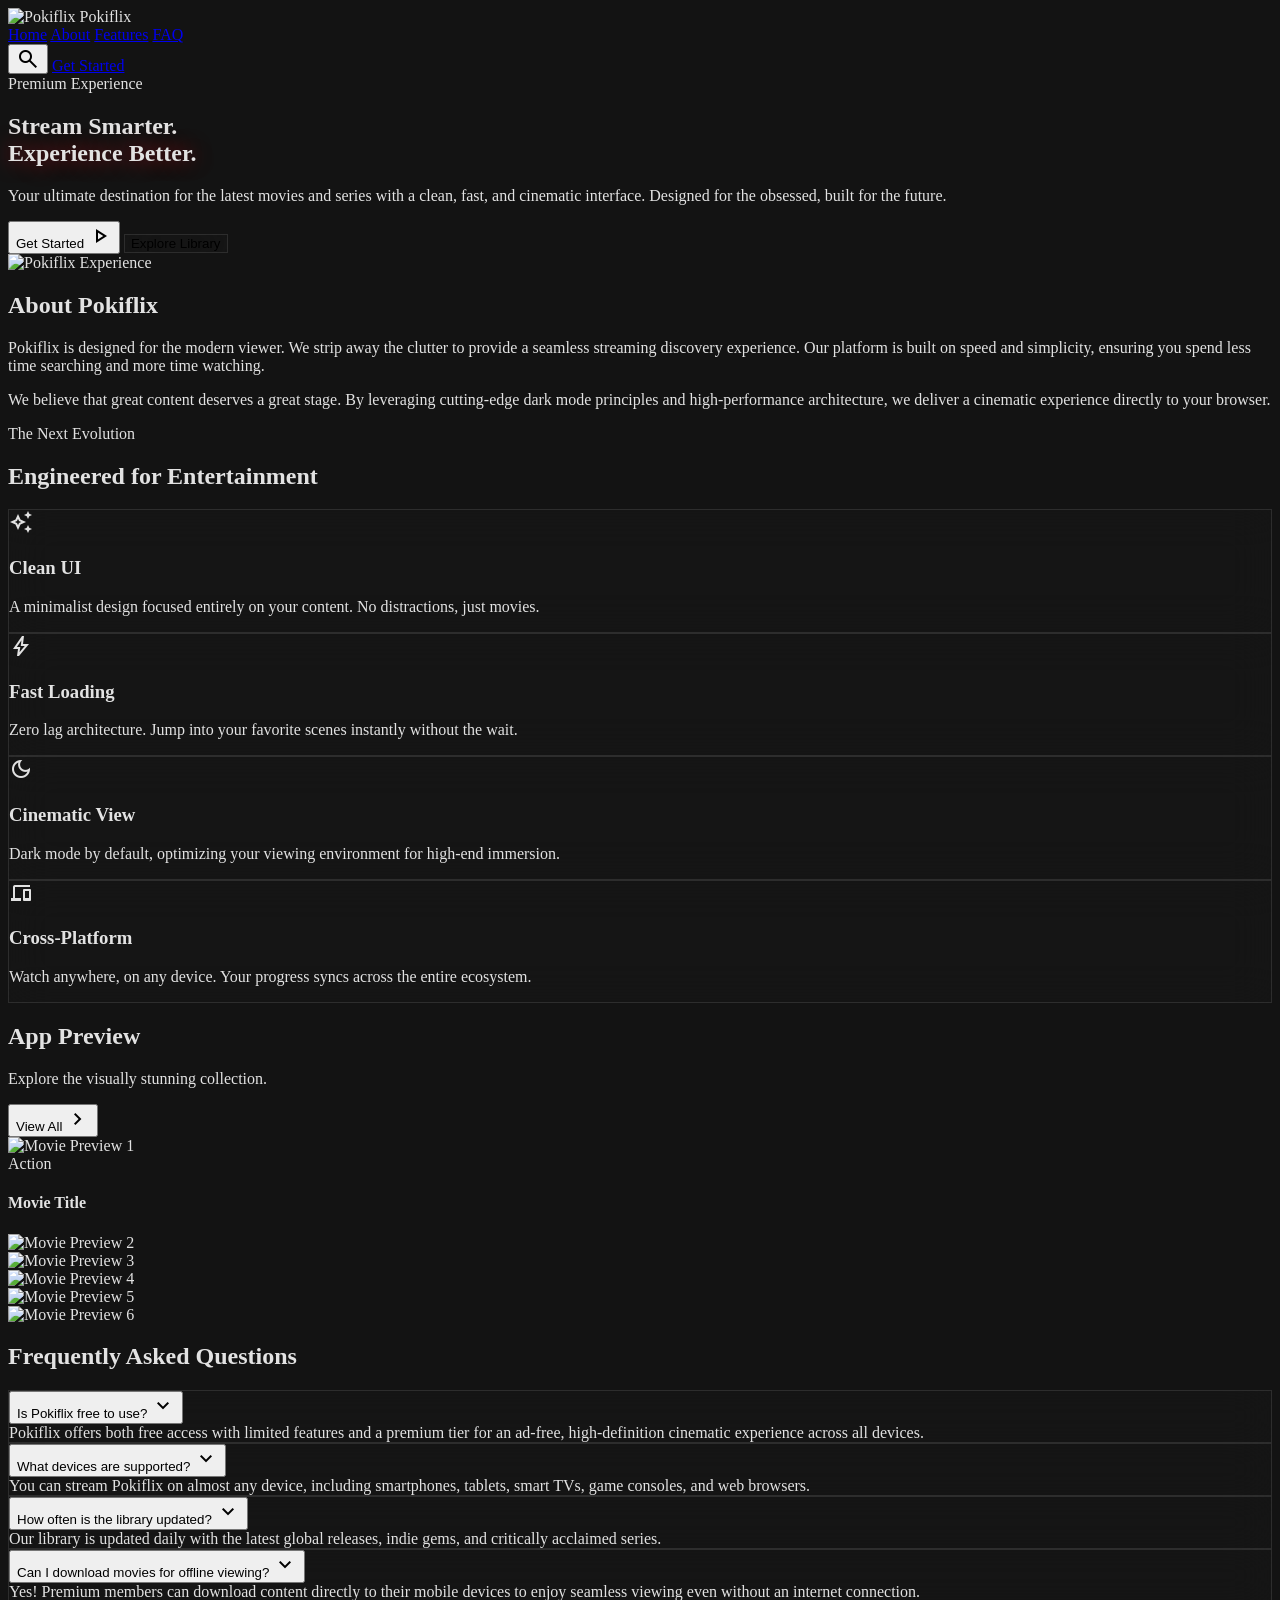
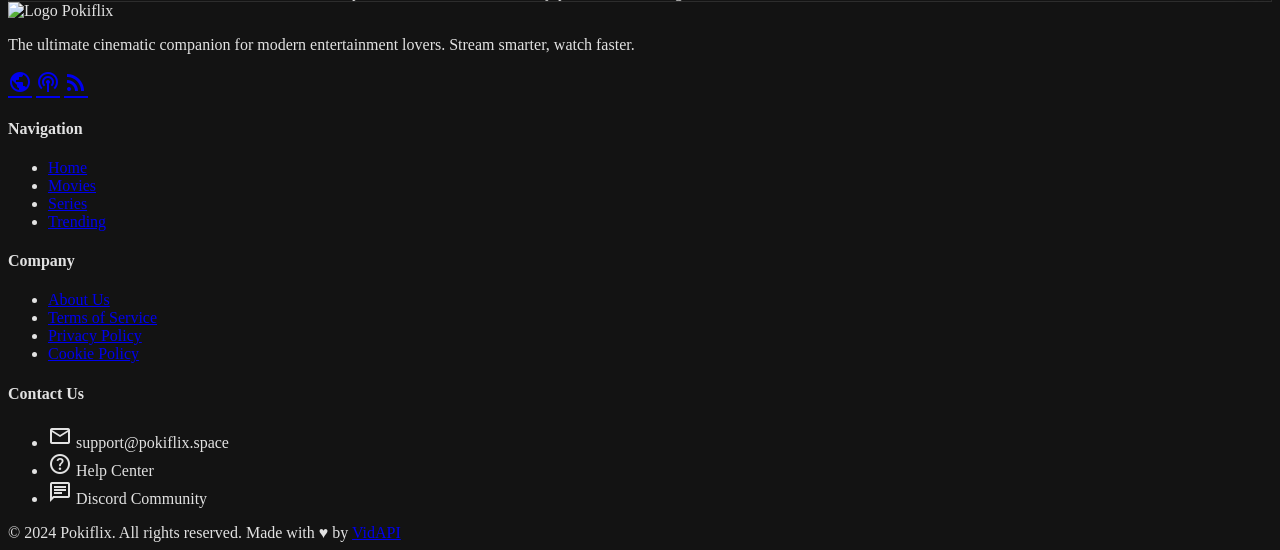
==== index.html @ bae37644 "site added" ====
<!DOCTYPE html>

<html class="dark" lang="en"><head>
<meta charset="utf-8"/>
<meta content="width=device-width, initial-scale=1.0" name="viewport"/>
<title>Pokiflix | Stream Smarter. Experience Better.</title>
<script src="https://cdn.tailwindcss.com?plugins=forms,container-queries"></script>
<link href="https://fonts.googleapis.com/css2?family=Hanken+Grotesk:wght@600;700;800&amp;family=Inter:wght@400;500;600&amp;display=swap" rel="stylesheet"/>
<link href="https://fonts.googleapis.com/css2?family=Material+Symbols+Outlined:wght,FILL@100..700,0..1&amp;display=swap" rel="stylesheet"/>
<link href="https://fonts.googleapis.com/css2?family=Material+Symbols+Outlined:wght,FILL@100..700,0..1&amp;display=swap" rel="stylesheet"/>
<script id="tailwind-config">
      tailwind.config = {
        darkMode: "class",
        theme: {
          extend: {
            "colors": {
                    "tertiary-container": "#2d97df",
                    "on-primary": "#690005",
                    "on-secondary-fixed-variant": "#474746",
                    "tertiary-fixed-dim": "#95ccff",
                    "error": "#ffb4ab",
                    "secondary-container": "#474746",
                    "surface-variant": "#353535",
                    "secondary": "#c8c6c5",
                    "primary": "#ffb4ab",
                    "primary-fixed-dim": "#ffb4ab",
                    "primary-fixed": "#ffdad6",
                    "on-primary-fixed-variant": "#93000b",
                    "surface-container-highest": "#353535",
                    "text-muted": "#A0A0A0",
                    "on-secondary-fixed": "#1c1b1b",
                    "outline": "#b08782",
                    "on-tertiary": "#003352",
                    "surface-bright": "#393939",
                    "on-surface": "#e2e2e2",
                    "tertiary-fixed": "#cde5ff",
                    "secondary-fixed": "#e5e2e1",
                    "surface-dim": "#131313",
                    "inverse-primary": "#c00013",
                    "on-error-container": "#ffdad6",
                    "on-tertiary-fixed": "#001d32",
                    "text-vibrant": "#FFFFFF",
                    "surface-container-high": "#2a2a2a",
                    "on-background": "#e2e2e2",
                    "surface-container": "#1f1f1f",
                    "on-secondary": "#313030",
                    "on-surface-variant": "#eabcb6",
                    "surface-container-lowest": "#0e0e0e",
                    "on-tertiary-fixed-variant": "#004a75",
                    "on-secondary-container": "#b7b5b4",
                    "error-container": "#93000a",
                    "surface-glass": "rgba(26, 26, 26, 0.7)",
                    "surface": "#131313",
                    "background": "#131313",
                    "tertiary": "#95ccff",
                    "inverse-surface": "#e2e2e2",
                    "on-primary-fixed": "#410002",
                    "on-primary-container": "#5c0004",
                    "secondary-fixed-dim": "#c8c6c5",
                    "surface-container-low": "#1b1b1b",
                    "on-tertiary-container": "#002c48",
                    "on-error": "#690005",
                    "primary-container": "#ff544a",
                    "inverse-on-surface": "#303030",
                    "border-subtle": "rgba(255, 255, 255, 0.1)",
                    "outline-variant": "#5f3e3b",
                    "surface-tint": "#ffb4ab",
                    "brand-red": "#ff0a1f"
            },
            "borderRadius": {
                    "DEFAULT": "0.25rem",
                    "lg": "0.5rem",
                    "xl": "0.75rem",
                    "full": "9999px"
            },
            "spacing": {
                    "container-max": "1440px",
                    "gutter": "24px",
                    "margin-mobile": "20px",
                    "stack-lg": "32px",
                    "stack-sm": "8px",
                    "margin-desktop": "64px",
                    "stack-md": "16px"
            },
            "fontFamily": {
                    "display-lg-mobile": ["Hanken Grotesk"],
                    "label-md": ["Inter"],
                    "headline-xl": ["Hanken Grotesk"],
                    "headline-lg": ["Hanken Grotesk"],
                    "body-md": ["Inter"],
                    "label-sm": ["Inter"],
                    "body-lg": ["Inter"],
                    "display-lg": ["Hanken Grotesk"]
            },
            "fontSize": {
                    "display-lg-mobile": ["40px", {"lineHeight": "1.2", "fontWeight": "800"}],
                    "label-md": ["14px", {"lineHeight": "1.2", "letterSpacing": "0.05em", "fontWeight": "600"}],
                    "headline-xl": ["32px", {"lineHeight": "1.2", "fontWeight": "700"}],
                    "headline-lg": ["24px", {"lineHeight": "1.3", "fontWeight": "600"}],
                    "body-md": ["16px", {"lineHeight": "1.5", "fontWeight": "400"}],
                    "label-sm": ["12px", {"lineHeight": "1.2", "fontWeight": "500"}],
                    "body-lg": ["18px", {"lineHeight": "1.6", "fontWeight": "400"}],
                    "display-lg": ["64px", {"lineHeight": "1.1", "letterSpacing": "-0.02em", "fontWeight": "800"}]
            }
          },
        },
      }
    </script>
<style>
        .material-symbols-outlined {
            font-variation-settings: 'FILL' 0, 'wght' 400, 'GRAD' 0, 'opsz' 24;
        }
        .glass-panel {
            background: rgba(26, 26, 26, 0.4);
            backdrop-filter: blur(20px);
            border: 1px solid rgba(255, 255, 255, 0.1);
        }
        .hero-gradient {
            background: linear-gradient(0deg, #131313 0%, rgba(19, 19, 19, 0.4) 50%, rgba(19, 19, 19, 0) 100%);
        }
        .text-glow {
            text-shadow: 0 0 20px rgba(255, 10, 31, 0.5);
        }
        .card-glow:hover {
            box-shadow: 0 0 30px rgba(255, 10, 31, 0.3);
            transform: scale(1.05);
        }
        html { scroll-behavior: smooth; }
        body { background-color: #131313; color: #e2e2e2; overflow-x: hidden; }
    </style>
</head>
<body class="font-body-md text-body-md selection:bg-brand-red selection:text-white">
<!-- Header (TopNavBar) -->
<header class="fixed top-0 w-full z-50 bg-surface-glass backdrop-blur-md shadow-sm border-b border-subtle">
<div class="max-w-container-max mx-auto px-gutter flex justify-between items-center h-20">
<div class="flex items-center gap-stack-md">
<img alt="Pokiflix" class="h-10 w-auto" src="https://lh3.googleusercontent.com/aida/[base64]"/>
<span class="font-display-lg text-headline-lg font-black text-primary tracking-tighter hidden sm:block">Pokiflix</span>
</div>
<nav class="hidden md:flex items-center space-x-8 font-label-md text-label-md">
<a class="text-primary font-bold border-b-2 border-primary pb-1" href="#home">Home</a>
<a class="text-on-surface-variant hover:text-on-surface transition-colors" href="#about">About</a>
<a class="text-on-surface-variant hover:text-on-surface transition-colors" href="#features">Features</a>
<a class="text-on-surface-variant hover:text-on-surface transition-colors" href="#faq">FAQ</a>
</nav>
<div class="flex items-center gap-stack-md">
<button class="material-symbols-outlined text-on-surface-variant hover:text-brand-red transition-colors">search</button>
<a class="bg-primary-container text-on-primary-container px-6 py-2.5 rounded-full font-label-md text-label-md hover:opacity-80 transition-opacity active:scale-95 duration-150" href="#">
                    Get Started
                </a>
</div>
</div>
</header>
<main>
<!-- Hero Section -->
<section class="relative min-h-screen flex items-center pt-20 overflow-hidden" id="home">
<div class="absolute inset-0 z-0">
<div class="absolute inset-0 bg-cover bg-center" data-alt="A sweeping, cinematic panoramic shot of a futuristic neon city under a rainy night sky, viewed from a high vantage point. The atmospheric scene is bathed in deep blacks and moody charcoals, with sharp streaks of vibrant red neon light cutting through the mist. The lighting creates a high-contrast, premium aesthetic with subtle glassmorphic reflections on wet surfaces." style="background-image: url('https://lh3.googleusercontent.com/aida-public/[base64]')"></div>
<div class="absolute inset-0 hero-gradient"></div>
</div>
<div class="relative z-10 max-w-container-max mx-auto px-gutter w-full">
<div class="max-w-3xl">
<span class="inline-block py-1 px-3 mb-stack-md border border-brand-red text-brand-red font-label-sm text-label-sm rounded-full tracking-widest uppercase">Premium Experience</span>
<h1 class="font-display-lg text-display-lg-mobile md:text-display-lg mb-stack-md leading-[1.1]">
                        Stream Smarter. <br/>
<span class="text-brand-red text-glow">Experience Better.</span>
</h1>
<p class="font-body-lg text-body-lg text-on-surface-variant mb-stack-lg max-w-xl">
                        Your ultimate destination for the latest movies and series with a clean, fast, and cinematic interface. Designed for the obsessed, built for the future.
                    </p>
<div class="flex flex-wrap gap-stack-md">
<button class="bg-brand-red text-white px-8 py-4 rounded-lg font-label-md text-label-md hover:opacity-90 transition-all flex items-center gap-2 group">
                            Get Started
                            <span class="material-symbols-outlined group-hover:translate-x-1 transition-transform">play_arrow</span>
</button>
<button class="glass-panel text-white px-8 py-4 rounded-lg font-label-md text-label-md hover:bg-white/10 transition-all">
                            Explore Library
                        </button>
</div>
</div>
</div>
</section>
<!-- About Section -->
<section class="py-24 bg-surface" id="about">
<div class="max-w-container-max mx-auto px-gutter">
<div class="grid grid-cols-1 lg:grid-cols-2 gap-stack-lg items-center">
<div class="relative rounded-xl overflow-hidden shadow-2xl group">
<img alt="Pokiflix Experience" class="w-full aspect-[16/9] object-cover transition-transform duration-700 group-hover:scale-110" src="https://lh3.googleusercontent.com/aida/[base64]"/>
<div class="absolute inset-0 bg-brand-red/10 mix-blend-overlay"></div>
</div>
<div class="lg:pl-16">
<h2 class="font-display-lg text-headline-xl text-primary mb-stack-md">About Pokiflix</h2>
<p class="font-body-lg text-body-lg text-on-surface-variant mb-stack-md leading-relaxed">
                            Pokiflix is designed for the modern viewer. We strip away the clutter to provide a seamless streaming discovery experience. Our platform is built on speed and simplicity, ensuring you spend less time searching and more time watching.
                        </p>
<p class="font-body-lg text-body-lg text-on-surface-variant mb-stack-lg leading-relaxed">
                            We believe that great content deserves a great stage. By leveraging cutting-edge dark mode principles and high-performance architecture, we deliver a cinematic experience directly to your browser.
                        </p>
<div class="flex items-center gap-stack-md text-brand-red">
<div class="h-px w-12 bg-brand-red"></div>
<span class="font-label-md tracking-widest uppercase">The Next Evolution</span>
</div>
</div>
</div>
</div>
</section>
<!-- Features Section -->
<section class="py-24 bg-surface-container" id="features">
<div class="max-w-container-max mx-auto px-gutter">
<div class="text-center mb-stack-lg">
<h2 class="font-display-lg text-headline-xl mb-4">Engineered for Entertainment</h2>
<div class="w-20 h-1.5 bg-brand-red mx-auto"></div>
</div>
<div class="grid grid-cols-1 md:grid-cols-2 lg:grid-cols-4 gap-gutter">
<!-- Feature Card -->
<div class="glass-panel p-8 rounded-xl hover:border-brand-red transition-all group">
<div class="w-14 h-14 rounded-lg bg-surface-container-highest flex items-center justify-center mb-stack-md group-hover:bg-brand-red group-hover:text-white transition-colors">
<span class="material-symbols-outlined text-3xl">auto_awesome</span>
</div>
<h3 class="font-headline-lg text-headline-lg mb-2">Clean UI</h3>
<p class="text-on-surface-variant">A minimalist design focused entirely on your content. No distractions, just movies.</p>
</div>
<div class="glass-panel p-8 rounded-xl hover:border-brand-red transition-all group">
<div class="w-14 h-14 rounded-lg bg-surface-container-highest flex items-center justify-center mb-stack-md group-hover:bg-brand-red group-hover:text-white transition-colors">
<span class="material-symbols-outlined text-3xl">bolt</span>
</div>
<h3 class="font-headline-lg text-headline-lg mb-2">Fast Loading</h3>
<p class="text-on-surface-variant">Zero lag architecture. Jump into your favorite scenes instantly without the wait.</p>
</div>
<div class="glass-panel p-8 rounded-xl hover:border-brand-red transition-all group">
<div class="w-14 h-14 rounded-lg bg-surface-container-highest flex items-center justify-center mb-stack-md group-hover:bg-brand-red group-hover:text-white transition-colors">
<span class="material-symbols-outlined text-3xl">dark_mode</span>
</div>
<h3 class="font-headline-lg text-headline-lg mb-2">Cinematic View</h3>
<p class="text-on-surface-variant">Dark mode by default, optimizing your viewing environment for high-end immersion.</p>
</div>
<div class="glass-panel p-8 rounded-xl hover:border-brand-red transition-all group">
<div class="w-14 h-14 rounded-lg bg-surface-container-highest flex items-center justify-center mb-stack-md group-hover:bg-brand-red group-hover:text-white transition-colors">
<span class="material-symbols-outlined text-3xl">devices</span>
</div>
<h3 class="font-headline-lg text-headline-lg mb-2">Cross-Platform</h3>
<p class="text-on-surface-variant">Watch anywhere, on any device. Your progress syncs across the entire ecosystem.</p>
</div>
</div>
</div>
</section>
<!-- Preview Section -->
<section class="py-24 overflow-hidden bg-surface-container-lowest">
<div class="max-w-container-max mx-auto px-gutter">
<div class="flex justify-between items-end mb-stack-lg">
<div>
<h2 class="font-display-lg text-headline-xl">App Preview</h2>
<p class="text-on-surface-variant mt-2">Explore the visually stunning collection.</p>
</div>
<button class="text-brand-red font-label-md flex items-center gap-2 hover:underline">
                        View All <span class="material-symbols-outlined">chevron_right</span>
</button>
</div>
<div class="grid grid-cols-2 md:grid-cols-3 lg:grid-cols-6 gap-stack-md">
<div class="relative aspect-[2/3] rounded-lg overflow-hidden card-glow transition-all duration-300">
<img alt="Movie Preview 1" class="w-full h-full object-cover" src="https://lh3.googleusercontent.com/aida/[base64]"/>
<div class="absolute inset-0 bg-gradient-to-t from-black/90 via-transparent to-transparent opacity-0 hover:opacity-100 transition-opacity p-4 flex flex-col justify-end">
<span class="text-brand-red font-bold text-sm">Action</span>
<h4 class="text-white font-bold truncate">Movie Title</h4>
</div>
</div>
<div class="relative aspect-[2/3] rounded-lg overflow-hidden card-glow transition-all duration-300">
<img alt="Movie Preview 2" class="w-full h-full object-cover" src="https://lh3.googleusercontent.com/aida/[base64]"/>
</div>
<div class="relative aspect-[2/3] rounded-lg overflow-hidden card-glow transition-all duration-300">
<img alt="Movie Preview 3" class="w-full h-full object-cover" src="https://lh3.googleusercontent.com/aida/[base64]"/>
</div>
<div class="relative aspect-[2/3] rounded-lg overflow-hidden card-glow transition-all duration-300">
<img alt="Movie Preview 4" class="w-full h-full object-cover" src="https://lh3.googleusercontent.com/aida/[base64]"/>
</div>
<div class="relative aspect-[2/3] rounded-lg overflow-hidden card-glow transition-all duration-300">
<img alt="Movie Preview 5" class="w-full h-full object-cover" src="https://lh3.googleusercontent.com/aida/[base64]"/>
</div>
<div class="relative aspect-[2/3] rounded-lg overflow-hidden card-glow transition-all duration-300">
<img alt="Movie Preview 6" class="w-full h-full object-cover" src="https://lh3.googleusercontent.com/aida/[base64]"/>
</div>
</div>
</div>
</section>
<!-- FAQ Section -->
<section class="py-24 bg-surface" id="faq">
<div class="max-w-3xl mx-auto px-gutter">
<h2 class="font-display-lg text-headline-xl text-center mb-stack-lg">Frequently Asked Questions</h2>
<div class="space-y-stack-md">
<!-- FAQ Item -->
<div class="glass-panel rounded-xl overflow-hidden">
<button class="w-full px-8 py-6 flex justify-between items-center text-left hover:bg-white/5 transition-colors group" onclick="this.nextElementSibling.classList.toggle('hidden'); this.querySelector('.arrow').classList.toggle('rotate-180')">
<span class="font-headline-lg text-on-surface">Is Pokiflix free to use?</span>
<span class="material-symbols-outlined arrow transition-transform duration-300">expand_more</span>
</button>
<div class="hidden px-8 pb-6 text-on-surface-variant font-body-md">
                            Pokiflix offers both free access with limited features and a premium tier for an ad-free, high-definition cinematic experience across all devices.
                        </div>
</div>
<div class="glass-panel rounded-xl overflow-hidden">
<button class="w-full px-8 py-6 flex justify-between items-center text-left hover:bg-white/5 transition-colors" onclick="this.nextElementSibling.classList.toggle('hidden'); this.querySelector('.arrow').classList.toggle('rotate-180')">
<span class="font-headline-lg text-on-surface">What devices are supported?</span>
<span class="material-symbols-outlined arrow transition-transform duration-300">expand_more</span>
</button>
<div class="hidden px-8 pb-6 text-on-surface-variant font-body-md">
                            You can stream Pokiflix on almost any device, including smartphones, tablets, smart TVs, game consoles, and web browsers.
                        </div>
</div>
<div class="glass-panel rounded-xl overflow-hidden">
<button class="w-full px-8 py-6 flex justify-between items-center text-left hover:bg-white/5 transition-colors" onclick="this.nextElementSibling.classList.toggle('hidden'); this.querySelector('.arrow').classList.toggle('rotate-180')">
<span class="font-headline-lg text-on-surface">How often is the library updated?</span>
<span class="material-symbols-outlined arrow transition-transform duration-300">expand_more</span>
</button>
<div class="hidden px-8 pb-6 text-on-surface-variant font-body-md">
                            Our library is updated daily with the latest global releases, indie gems, and critically acclaimed series.
                        </div>
</div>
<div class="glass-panel rounded-xl overflow-hidden">
<button class="w-full px-8 py-6 flex justify-between items-center text-left hover:bg-white/5 transition-colors" onclick="this.nextElementSibling.classList.toggle('hidden'); this.querySelector('.arrow').classList.toggle('rotate-180')">
<span class="font-headline-lg text-on-surface">Can I download movies for offline viewing?</span>
<span class="material-symbols-outlined arrow transition-transform duration-300">expand_more</span>
</button>
<div class="hidden px-8 pb-6 text-on-surface-variant font-body-md">
                            Yes! Premium members can download content directly to their mobile devices to enjoy seamless viewing even without an internet connection.
                        </div>
</div>
</div>
</div>
</section>
</main>
<!-- Footer -->
<footer class="bg-surface-container-lowest py-12 border-t border-subtle">
<div class="max-w-container-max mx-auto px-gutter grid grid-cols-1 md:grid-cols-2 lg:grid-cols-4 gap-stack-lg">
<div class="space-y-stack-md">
<div class="flex items-center gap-2">
<img alt="Logo" class="h-8" src="https://lh3.googleusercontent.com/aida/[base64]"/>
<span class="font-display-lg text-headline-lg font-black text-primary">Pokiflix</span>
</div>
<p class="text-on-surface-variant max-w-xs">
                    The ultimate cinematic companion for modern entertainment lovers. Stream smarter, watch faster.
                </p>
<div class="flex gap-4">
<a class="material-symbols-outlined text-on-surface-variant hover:text-brand-red transition-colors" href="#">public</a>
<a class="material-symbols-outlined text-on-surface-variant hover:text-brand-red transition-colors" href="#">podcasts</a>
<a class="material-symbols-outlined text-on-surface-variant hover:text-brand-red transition-colors" href="#">rss_feed</a>
</div>
</div>
<div>
<h4 class="font-label-md text-on-surface mb-stack-md uppercase tracking-wider">Navigation</h4>
<ul class="space-y-2 text-on-surface-variant font-body-md">
<li><a class="hover:text-primary transition-colors" href="#home">Home</a></li>
<li><a class="hover:text-primary transition-colors" href="#">Movies</a></li>
<li><a class="hover:text-primary transition-colors" href="#">Series</a></li>
<li><a class="hover:text-primary transition-colors" href="#">Trending</a></li>
</ul>
</div>
<div>
<h4 class="font-label-md text-on-surface mb-stack-md uppercase tracking-wider">Company</h4>
<ul class="space-y-2 text-on-surface-variant font-body-md">
<li><a class="hover:text-primary transition-colors" href="#about">About Us</a></li>
<li><a class="hover:text-primary transition-colors" href="#">Terms of Service</a></li>
<li><a class="hover:text-primary transition-colors" href="#">Privacy Policy</a></li>
<li><a class="hover:text-primary transition-colors" href="#">Cookie Policy</a></li>
</ul>
</div>
<div>
<h4 class="font-label-md text-on-surface mb-stack-md uppercase tracking-wider">Contact Us</h4>
<ul class="space-y-2 text-on-surface-variant font-body-md">
<li class="flex items-center gap-2"><span class="material-symbols-outlined text-sm">mail</span> support@pokiflix.space</li>
<li class="flex items-center gap-2"><span class="material-symbols-outlined text-sm">help</span> Help Center</li>
<li class="flex items-center gap-2"><span class="material-symbols-outlined text-sm">chat</span> Discord Community</li>
</ul>
</div>
</div>
<div class="max-w-container-max mx-auto px-gutter mt-12 pt-8 border-t border-white/5 flex flex-col md:flex-row justify-between items-center text-on-surface-variant text-label-sm">
<span>© 2024 Pokiflix. All rights reserved.</span>
<span class="mt-4 md:mt-0">Made with ♥ by <a class="text-primary hover:underline" href="#">VidAPI</a></span>
</div>
</footer>
<script>
        // Simple Intersection Observer for scroll animations
        const observer = new IntersectionObserver((entries) => {
            entries.forEach(entry => {
                if (entry.isIntersecting) {
                    entry.target.classList.add('opacity-100', 'translate-y-0');
                    entry.target.classList.remove('opacity-0', 'translate-y-10');
                }
            });
        }, { threshold: 0.1 });

        document.querySelectorAll('section').forEach(section => {
            section.classList.add('transition-all', 'duration-1000', 'opacity-0', 'translate-y-10');
            observer.observe(section);
        });
    </script>
</body></html>
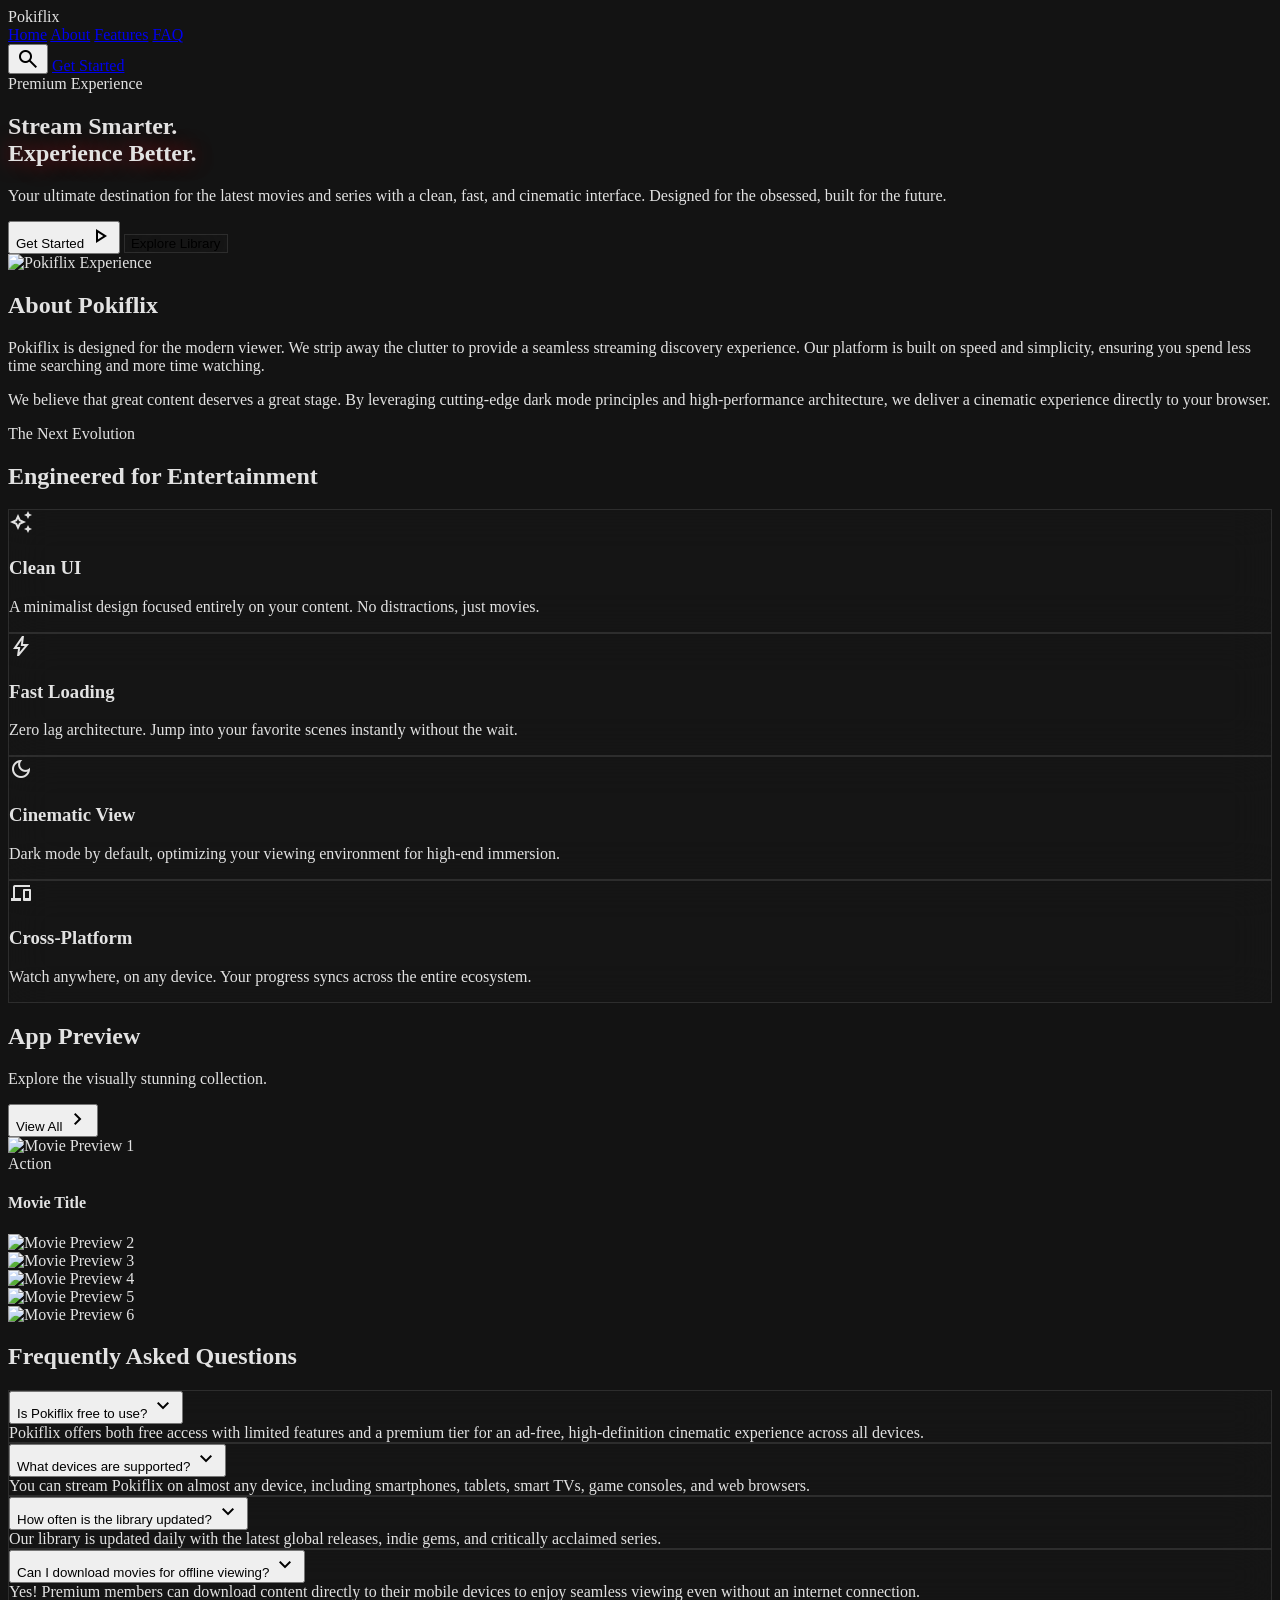
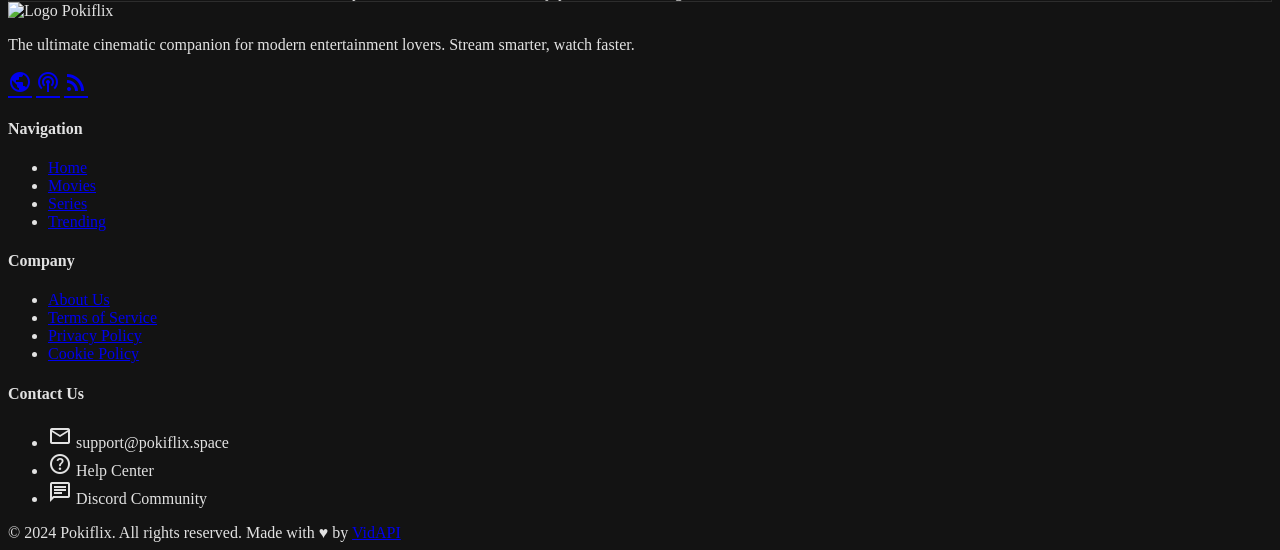
==== commit 3f7e127b: "update site" ====
--- a/index.html
+++ b/index.html
@@ -134,7 +134,6 @@
 <header class="fixed top-0 w-full z-50 bg-surface-glass backdrop-blur-md shadow-sm border-b border-subtle">
 <div class="max-w-container-max mx-auto px-gutter flex justify-between items-center h-20">
 <div class="flex items-center gap-stack-md">
-<img alt="Pokiflix" class="h-10 w-auto" src="https://lh3.googleusercontent.com/aida/[base64]"/>
 <span class="font-display-lg text-headline-lg font-black text-primary tracking-tighter hidden sm:block">Pokiflix</span>
 </div>
 <nav class="hidden md:flex items-center space-x-8 font-label-md text-label-md">
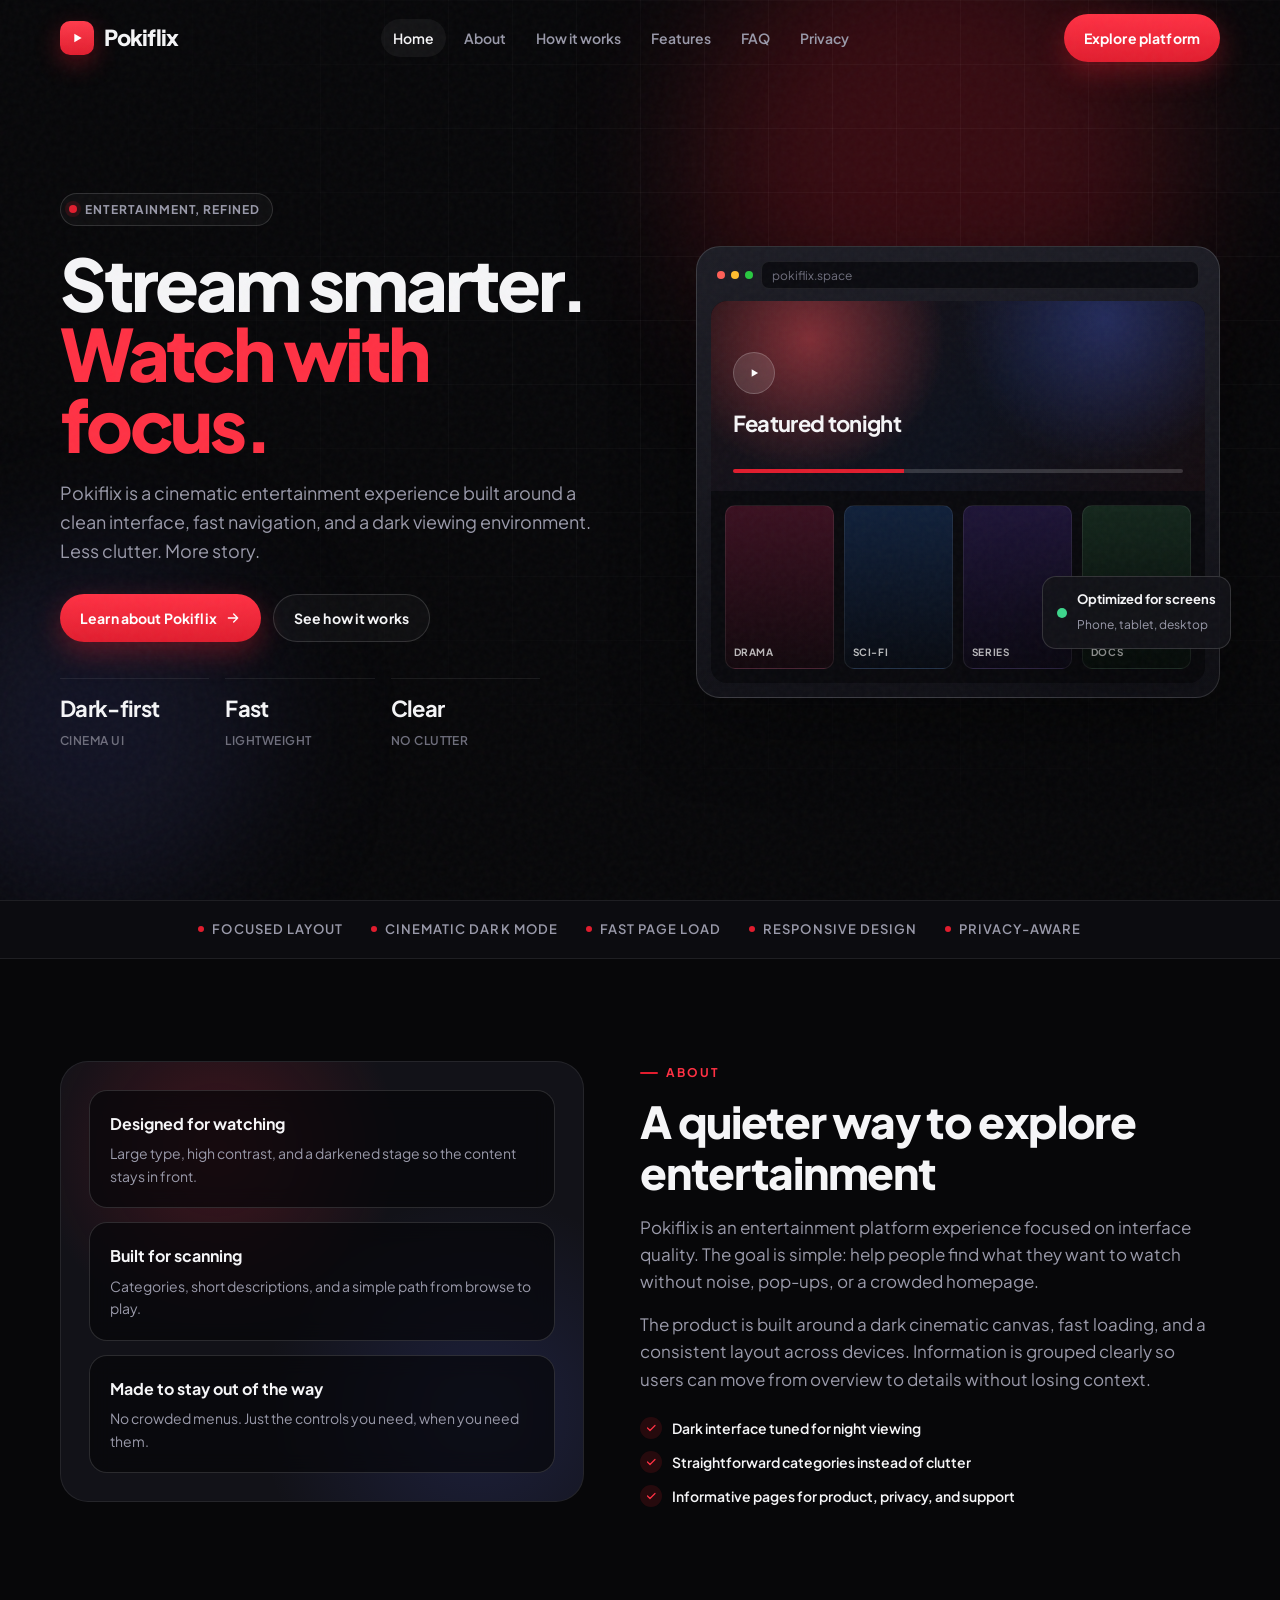
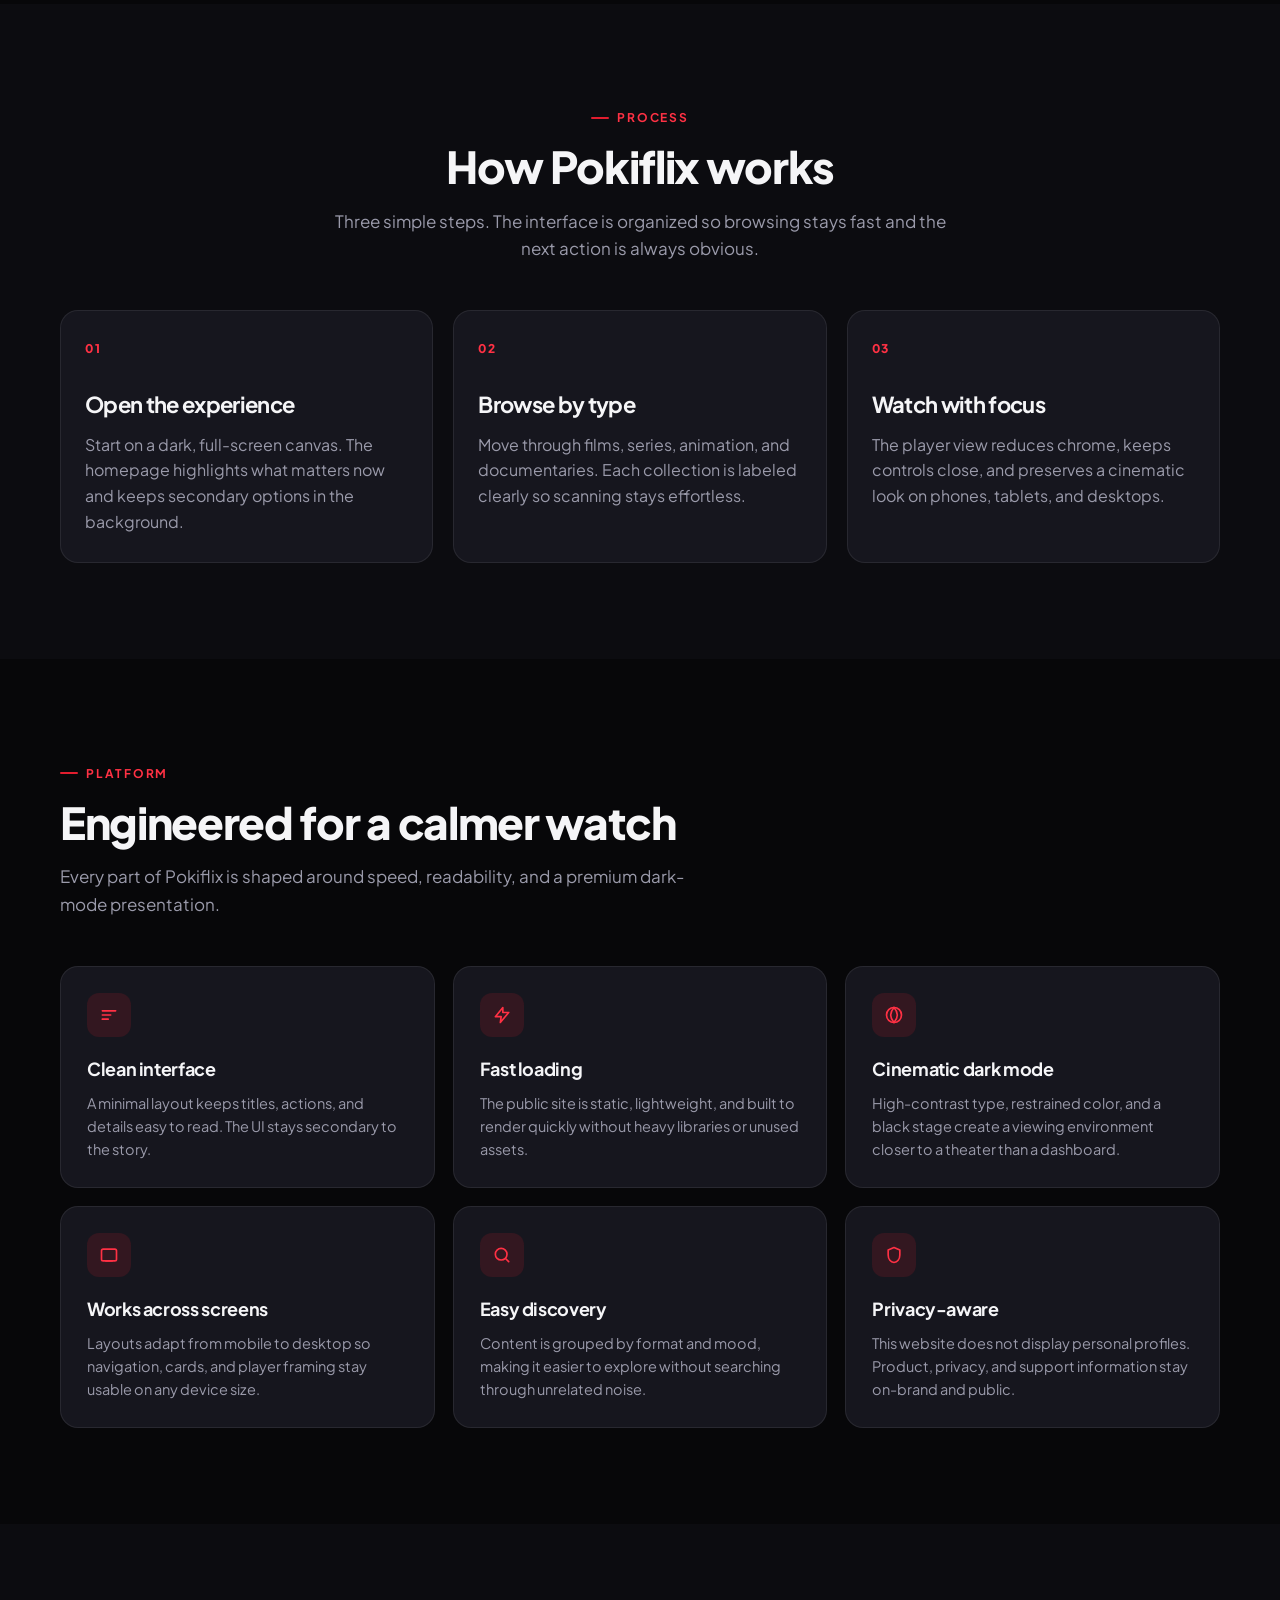
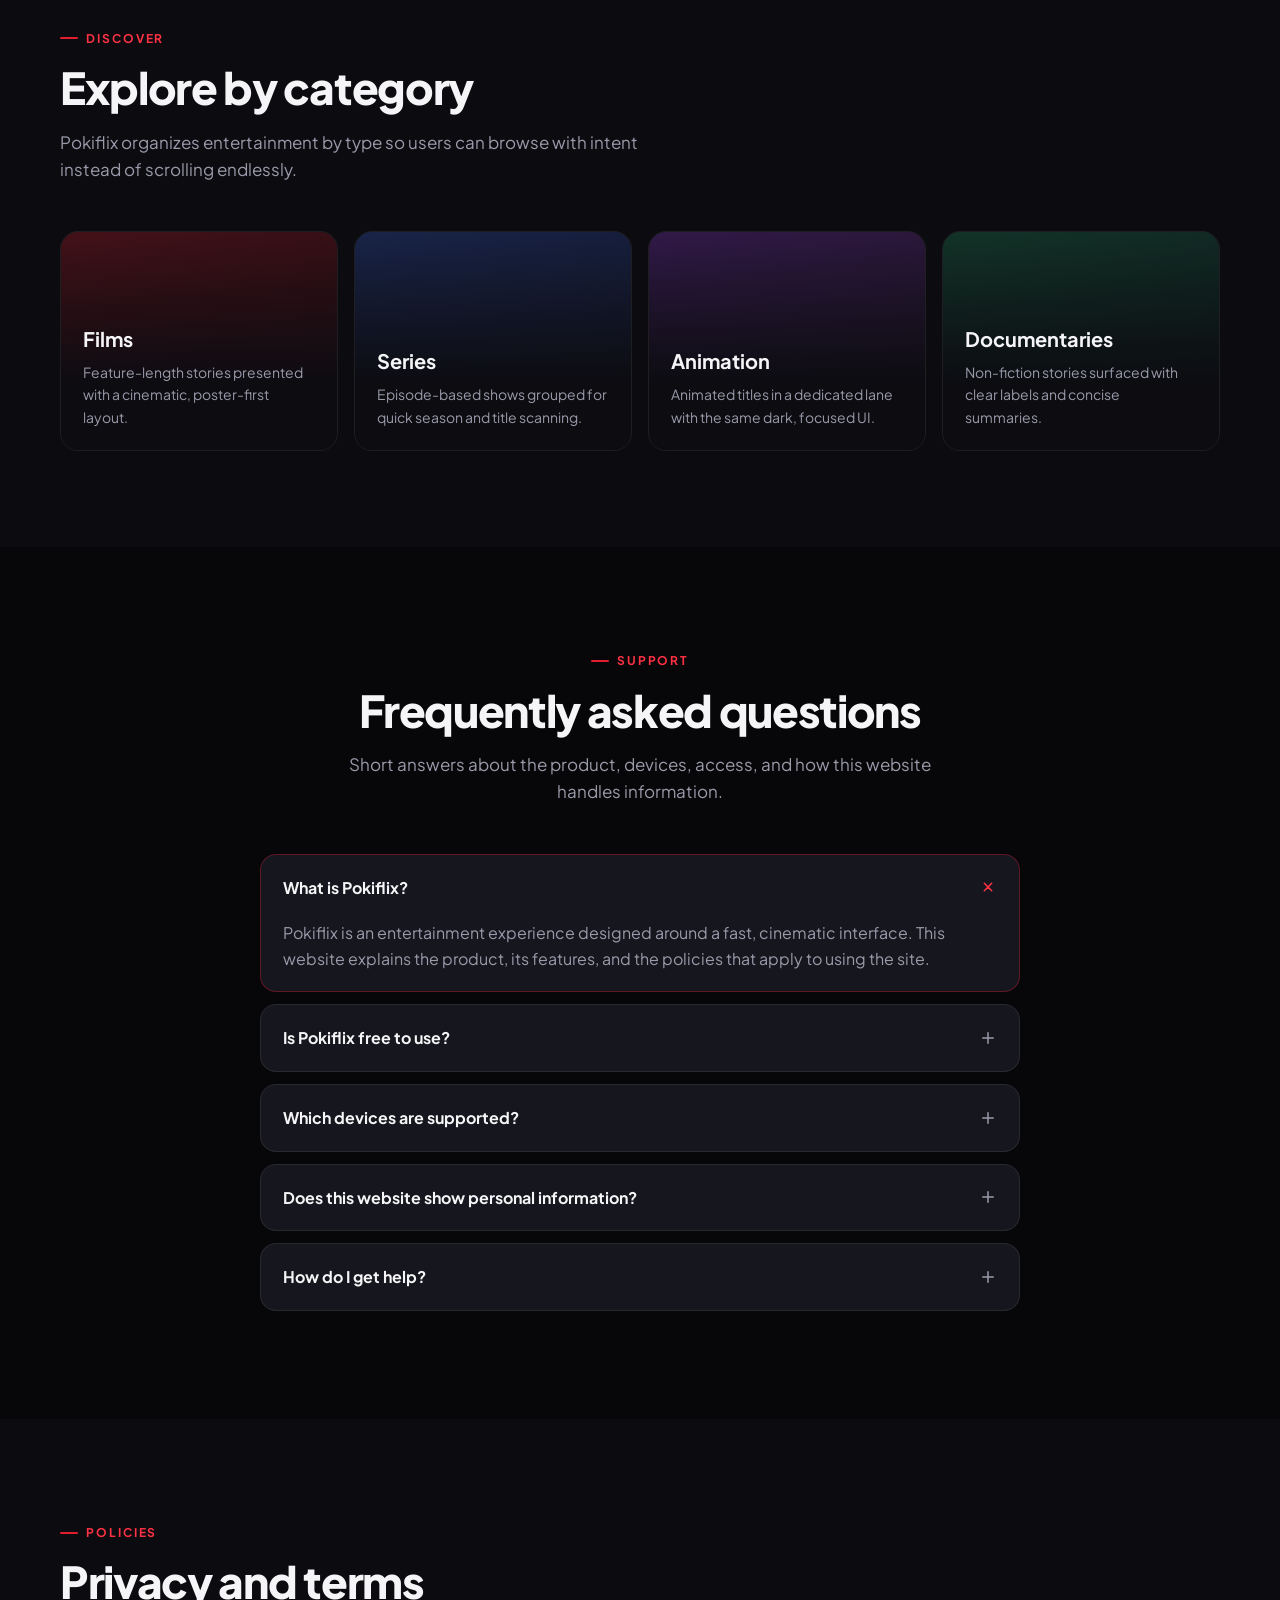
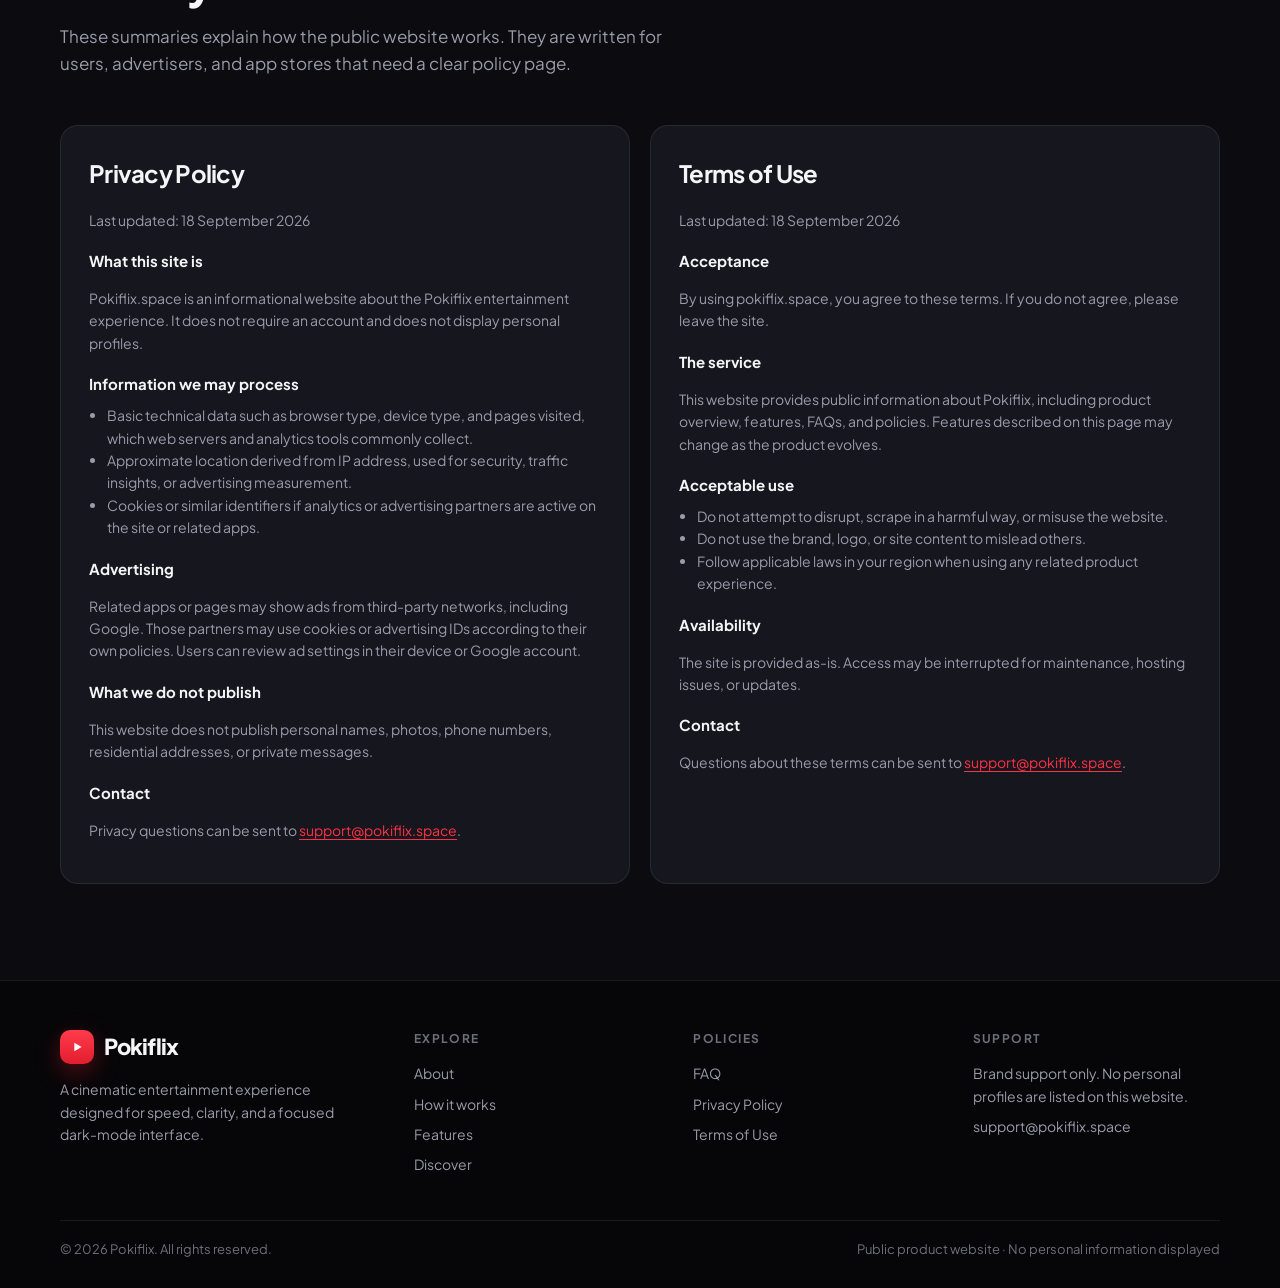
==== commit 08a1cfaa: "." ====
--- a/index.html
+++ b/index.html
@@ -1,395 +1,454 @@
 <!DOCTYPE html>
-
-<html class="dark" lang="en"><head>
-<meta charset="utf-8"/>
-<meta content="width=device-width, initial-scale=1.0" name="viewport"/>
-<title>Pokiflix | Stream Smarter. Experience Better.</title>
-<script src="https://cdn.tailwindcss.com?plugins=forms,container-queries"></script>
-<link href="https://fonts.googleapis.com/css2?family=Hanken+Grotesk:wght@600;700;800&amp;family=Inter:wght@400;500;600&amp;display=swap" rel="stylesheet"/>
-<link href="https://fonts.googleapis.com/css2?family=Material+Symbols+Outlined:wght,FILL@100..700,0..1&amp;display=swap" rel="stylesheet"/>
-<link href="https://fonts.googleapis.com/css2?family=Material+Symbols+Outlined:wght,FILL@100..700,0..1&amp;display=swap" rel="stylesheet"/>
-<script id="tailwind-config">
-      tailwind.config = {
-        darkMode: "class",
-        theme: {
-          extend: {
-            "colors": {
-                    "tertiary-container": "#2d97df",
-                    "on-primary": "#690005",
-                    "on-secondary-fixed-variant": "#474746",
-                    "tertiary-fixed-dim": "#95ccff",
-                    "error": "#ffb4ab",
-                    "secondary-container": "#474746",
-                    "surface-variant": "#353535",
-                    "secondary": "#c8c6c5",
-                    "primary": "#ffb4ab",
-                    "primary-fixed-dim": "#ffb4ab",
-                    "primary-fixed": "#ffdad6",
-                    "on-primary-fixed-variant": "#93000b",
-                    "surface-container-highest": "#353535",
-                    "text-muted": "#A0A0A0",
-                    "on-secondary-fixed": "#1c1b1b",
-                    "outline": "#b08782",
-                    "on-tertiary": "#003352",
-                    "surface-bright": "#393939",
-                    "on-surface": "#e2e2e2",
-                    "tertiary-fixed": "#cde5ff",
-                    "secondary-fixed": "#e5e2e1",
-                    "surface-dim": "#131313",
-                    "inverse-primary": "#c00013",
-                    "on-error-container": "#ffdad6",
-                    "on-tertiary-fixed": "#001d32",
-                    "text-vibrant": "#FFFFFF",
-                    "surface-container-high": "#2a2a2a",
-                    "on-background": "#e2e2e2",
-                    "surface-container": "#1f1f1f",
-                    "on-secondary": "#313030",
-                    "on-surface-variant": "#eabcb6",
-                    "surface-container-lowest": "#0e0e0e",
-                    "on-tertiary-fixed-variant": "#004a75",
-                    "on-secondary-container": "#b7b5b4",
-                    "error-container": "#93000a",
-                    "surface-glass": "rgba(26, 26, 26, 0.7)",
-                    "surface": "#131313",
-                    "background": "#131313",
-                    "tertiary": "#95ccff",
-                    "inverse-surface": "#e2e2e2",
-                    "on-primary-fixed": "#410002",
-                    "on-primary-container": "#5c0004",
-                    "secondary-fixed-dim": "#c8c6c5",
-                    "surface-container-low": "#1b1b1b",
-                    "on-tertiary-container": "#002c48",
-                    "on-error": "#690005",
-                    "primary-container": "#ff544a",
-                    "inverse-on-surface": "#303030",
-                    "border-subtle": "rgba(255, 255, 255, 0.1)",
-                    "outline-variant": "#5f3e3b",
-                    "surface-tint": "#ffb4ab",
-                    "brand-red": "#ff0a1f"
-            },
-            "borderRadius": {
-                    "DEFAULT": "0.25rem",
-                    "lg": "0.5rem",
-                    "xl": "0.75rem",
-                    "full": "9999px"
-            },
-            "spacing": {
-                    "container-max": "1440px",
-                    "gutter": "24px",
-                    "margin-mobile": "20px",
-                    "stack-lg": "32px",
-                    "stack-sm": "8px",
-                    "margin-desktop": "64px",
-                    "stack-md": "16px"
-            },
-            "fontFamily": {
-                    "display-lg-mobile": ["Hanken Grotesk"],
-                    "label-md": ["Inter"],
-                    "headline-xl": ["Hanken Grotesk"],
-                    "headline-lg": ["Hanken Grotesk"],
-                    "body-md": ["Inter"],
-                    "label-sm": ["Inter"],
-                    "body-lg": ["Inter"],
-                    "display-lg": ["Hanken Grotesk"]
-            },
-            "fontSize": {
-                    "display-lg-mobile": ["40px", {"lineHeight": "1.2", "fontWeight": "800"}],
-                    "label-md": ["14px", {"lineHeight": "1.2", "letterSpacing": "0.05em", "fontWeight": "600"}],
-                    "headline-xl": ["32px", {"lineHeight": "1.2", "fontWeight": "700"}],
-                    "headline-lg": ["24px", {"lineHeight": "1.3", "fontWeight": "600"}],
-                    "body-md": ["16px", {"lineHeight": "1.5", "fontWeight": "400"}],
-                    "label-sm": ["12px", {"lineHeight": "1.2", "fontWeight": "500"}],
-                    "body-lg": ["18px", {"lineHeight": "1.6", "fontWeight": "400"}],
-                    "display-lg": ["64px", {"lineHeight": "1.1", "letterSpacing": "-0.02em", "fontWeight": "800"}]
-            }
-          },
-        },
-      }
-    </script>
-<style>
-        .material-symbols-outlined {
-            font-variation-settings: 'FILL' 0, 'wght' 400, 'GRAD' 0, 'opsz' 24;
-        }
-        .glass-panel {
-            background: rgba(26, 26, 26, 0.4);
-            backdrop-filter: blur(20px);
-            border: 1px solid rgba(255, 255, 255, 0.1);
-        }
-        .hero-gradient {
-            background: linear-gradient(0deg, #131313 0%, rgba(19, 19, 19, 0.4) 50%, rgba(19, 19, 19, 0) 100%);
-        }
-        .text-glow {
-            text-shadow: 0 0 20px rgba(255, 10, 31, 0.5);
-        }
-        .card-glow:hover {
-            box-shadow: 0 0 30px rgba(255, 10, 31, 0.3);
-            transform: scale(1.05);
-        }
-        html { scroll-behavior: smooth; }
-        body { background-color: #131313; color: #e2e2e2; overflow-x: hidden; }
-    </style>
+<html lang="en">
+<head>
+  <meta charset="utf-8">
+  <meta name="viewport" content="width=device-width, initial-scale=1">
+  <title>Pokiflix | Cinematic Entertainment Experience</title>
+  <meta name="description" content="Pokiflix is a fast, dark, and focused entertainment experience. Learn how the platform is designed, what it offers, and how it handles privacy.">
+  <meta name="theme-color" content="#070709">
+  <meta name="robots" content="index,follow">
+  <link rel="canonical" href="https://pokiflix.space/">
+  <link rel="icon" href="assets/favicon.svg" type="image/svg+xml">
+  <link rel="apple-touch-icon" href="assets/favicon.svg">
+  <meta property="og:type" content="website">
+  <meta property="og:url" content="https://pokiflix.space/">
+  <meta property="og:title" content="Pokiflix | Cinematic Entertainment Experience">
+  <meta property="og:description" content="A streamlined entertainment interface built for speed, clarity, and a cinematic viewing environment.">
+  <meta property="og:site_name" content="Pokiflix">
+  <meta name="twitter:card" content="summary">
+  <meta name="twitter:title" content="Pokiflix | Cinematic Entertainment Experience">
+  <meta name="twitter:description" content="A streamlined entertainment interface built for speed, clarity, and a cinematic viewing environment.">
+  <link rel="preconnect" href="https://fonts.googleapis.com">
+  <link rel="preconnect" href="https://fonts.gstatic.com" crossorigin>
+  <link href="https://fonts.googleapis.com/css2?family=Plus+Jakarta+Sans:wght@400;500;600;700;800&display=swap" rel="stylesheet">
+  <link rel="stylesheet" href="css/styles.css">
+  <script type="application/ld+json">
+    {
+      "@context": "https://schema.org",
+      "@type": "WebSite",
+      "name": "Pokiflix",
+      "url": "https://pokiflix.space/",
+      "description": "Pokiflix is a cinematic entertainment experience designed for speed, simplicity, and a focused dark-mode interface."
+    }
+  </script>
 </head>
-<body class="font-body-md text-body-md selection:bg-brand-red selection:text-white">
-<!-- Header (TopNavBar) -->
-<header class="fixed top-0 w-full z-50 bg-surface-glass backdrop-blur-md shadow-sm border-b border-subtle">
-<div class="max-w-container-max mx-auto px-gutter flex justify-between items-center h-20">
-<div class="flex items-center gap-stack-md">
-<span class="font-display-lg text-headline-lg font-black text-primary tracking-tighter hidden sm:block">Pokiflix</span>
-</div>
-<nav class="hidden md:flex items-center space-x-8 font-label-md text-label-md">
-<a class="text-primary font-bold border-b-2 border-primary pb-1" href="#home">Home</a>
-<a class="text-on-surface-variant hover:text-on-surface transition-colors" href="#about">About</a>
-<a class="text-on-surface-variant hover:text-on-surface transition-colors" href="#features">Features</a>
-<a class="text-on-surface-variant hover:text-on-surface transition-colors" href="#faq">FAQ</a>
-</nav>
-<div class="flex items-center gap-stack-md">
-<button class="material-symbols-outlined text-on-surface-variant hover:text-brand-red transition-colors">search</button>
-<a class="bg-primary-container text-on-primary-container px-6 py-2.5 rounded-full font-label-md text-label-md hover:opacity-80 transition-opacity active:scale-95 duration-150" href="#">
-                    Get Started
-                </a>
-</div>
-</div>
-</header>
-<main>
-<!-- Hero Section -->
-<section class="relative min-h-screen flex items-center pt-20 overflow-hidden" id="home">
-<div class="absolute inset-0 z-0">
-<div class="absolute inset-0 bg-cover bg-center" data-alt="A sweeping, cinematic panoramic shot of a futuristic neon city under a rainy night sky, viewed from a high vantage point. The atmospheric scene is bathed in deep blacks and moody charcoals, with sharp streaks of vibrant red neon light cutting through the mist. The lighting creates a high-contrast, premium aesthetic with subtle glassmorphic reflections on wet surfaces." style="background-image: url('https://lh3.googleusercontent.com/aida-public/[base64]')"></div>
-<div class="absolute inset-0 hero-gradient"></div>
-</div>
-<div class="relative z-10 max-w-container-max mx-auto px-gutter w-full">
-<div class="max-w-3xl">
-<span class="inline-block py-1 px-3 mb-stack-md border border-brand-red text-brand-red font-label-sm text-label-sm rounded-full tracking-widest uppercase">Premium Experience</span>
-<h1 class="font-display-lg text-display-lg-mobile md:text-display-lg mb-stack-md leading-[1.1]">
-                        Stream Smarter. <br/>
-<span class="text-brand-red text-glow">Experience Better.</span>
-</h1>
-<p class="font-body-lg text-body-lg text-on-surface-variant mb-stack-lg max-w-xl">
-                        Your ultimate destination for the latest movies and series with a clean, fast, and cinematic interface. Designed for the obsessed, built for the future.
-                    </p>
-<div class="flex flex-wrap gap-stack-md">
-<button class="bg-brand-red text-white px-8 py-4 rounded-lg font-label-md text-label-md hover:opacity-90 transition-all flex items-center gap-2 group">
-                            Get Started
-                            <span class="material-symbols-outlined group-hover:translate-x-1 transition-transform">play_arrow</span>
-</button>
-<button class="glass-panel text-white px-8 py-4 rounded-lg font-label-md text-label-md hover:bg-white/10 transition-all">
-                            Explore Library
-                        </button>
-</div>
-</div>
-</div>
-</section>
-<!-- About Section -->
-<section class="py-24 bg-surface" id="about">
-<div class="max-w-container-max mx-auto px-gutter">
-<div class="grid grid-cols-1 lg:grid-cols-2 gap-stack-lg items-center">
-<div class="relative rounded-xl overflow-hidden shadow-2xl group">
-<img alt="Pokiflix Experience" class="w-full aspect-[16/9] object-cover transition-transform duration-700 group-hover:scale-110" src="https://lh3.googleusercontent.com/aida/[base64]"/>
-<div class="absolute inset-0 bg-brand-red/10 mix-blend-overlay"></div>
-</div>
-<div class="lg:pl-16">
-<h2 class="font-display-lg text-headline-xl text-primary mb-stack-md">About Pokiflix</h2>
-<p class="font-body-lg text-body-lg text-on-surface-variant mb-stack-md leading-relaxed">
-                            Pokiflix is designed for the modern viewer. We strip away the clutter to provide a seamless streaming discovery experience. Our platform is built on speed and simplicity, ensuring you spend less time searching and more time watching.
-                        </p>
-<p class="font-body-lg text-body-lg text-on-surface-variant mb-stack-lg leading-relaxed">
-                            We believe that great content deserves a great stage. By leveraging cutting-edge dark mode principles and high-performance architecture, we deliver a cinematic experience directly to your browser.
-                        </p>
-<div class="flex items-center gap-stack-md text-brand-red">
-<div class="h-px w-12 bg-brand-red"></div>
-<span class="font-label-md tracking-widest uppercase">The Next Evolution</span>
-</div>
-</div>
-</div>
-</div>
-</section>
-<!-- Features Section -->
-<section class="py-24 bg-surface-container" id="features">
-<div class="max-w-container-max mx-auto px-gutter">
-<div class="text-center mb-stack-lg">
-<h2 class="font-display-lg text-headline-xl mb-4">Engineered for Entertainment</h2>
-<div class="w-20 h-1.5 bg-brand-red mx-auto"></div>
-</div>
-<div class="grid grid-cols-1 md:grid-cols-2 lg:grid-cols-4 gap-gutter">
-<!-- Feature Card -->
-<div class="glass-panel p-8 rounded-xl hover:border-brand-red transition-all group">
-<div class="w-14 h-14 rounded-lg bg-surface-container-highest flex items-center justify-center mb-stack-md group-hover:bg-brand-red group-hover:text-white transition-colors">
-<span class="material-symbols-outlined text-3xl">auto_awesome</span>
-</div>
-<h3 class="font-headline-lg text-headline-lg mb-2">Clean UI</h3>
-<p class="text-on-surface-variant">A minimalist design focused entirely on your content. No distractions, just movies.</p>
-</div>
-<div class="glass-panel p-8 rounded-xl hover:border-brand-red transition-all group">
-<div class="w-14 h-14 rounded-lg bg-surface-container-highest flex items-center justify-center mb-stack-md group-hover:bg-brand-red group-hover:text-white transition-colors">
-<span class="material-symbols-outlined text-3xl">bolt</span>
-</div>
-<h3 class="font-headline-lg text-headline-lg mb-2">Fast Loading</h3>
-<p class="text-on-surface-variant">Zero lag architecture. Jump into your favorite scenes instantly without the wait.</p>
-</div>
-<div class="glass-panel p-8 rounded-xl hover:border-brand-red transition-all group">
-<div class="w-14 h-14 rounded-lg bg-surface-container-highest flex items-center justify-center mb-stack-md group-hover:bg-brand-red group-hover:text-white transition-colors">
-<span class="material-symbols-outlined text-3xl">dark_mode</span>
-</div>
-<h3 class="font-headline-lg text-headline-lg mb-2">Cinematic View</h3>
-<p class="text-on-surface-variant">Dark mode by default, optimizing your viewing environment for high-end immersion.</p>
-</div>
-<div class="glass-panel p-8 rounded-xl hover:border-brand-red transition-all group">
-<div class="w-14 h-14 rounded-lg bg-surface-container-highest flex items-center justify-center mb-stack-md group-hover:bg-brand-red group-hover:text-white transition-colors">
-<span class="material-symbols-outlined text-3xl">devices</span>
-</div>
-<h3 class="font-headline-lg text-headline-lg mb-2">Cross-Platform</h3>
-<p class="text-on-surface-variant">Watch anywhere, on any device. Your progress syncs across the entire ecosystem.</p>
-</div>
-</div>
-</div>
-</section>
-<!-- Preview Section -->
-<section class="py-24 overflow-hidden bg-surface-container-lowest">
-<div class="max-w-container-max mx-auto px-gutter">
-<div class="flex justify-between items-end mb-stack-lg">
-<div>
-<h2 class="font-display-lg text-headline-xl">App Preview</h2>
-<p class="text-on-surface-variant mt-2">Explore the visually stunning collection.</p>
-</div>
-<button class="text-brand-red font-label-md flex items-center gap-2 hover:underline">
-                        View All <span class="material-symbols-outlined">chevron_right</span>
-</button>
-</div>
-<div class="grid grid-cols-2 md:grid-cols-3 lg:grid-cols-6 gap-stack-md">
-<div class="relative aspect-[2/3] rounded-lg overflow-hidden card-glow transition-all duration-300">
-<img alt="Movie Preview 1" class="w-full h-full object-cover" src="https://lh3.googleusercontent.com/aida/[base64]"/>
-<div class="absolute inset-0 bg-gradient-to-t from-black/90 via-transparent to-transparent opacity-0 hover:opacity-100 transition-opacity p-4 flex flex-col justify-end">
-<span class="text-brand-red font-bold text-sm">Action</span>
-<h4 class="text-white font-bold truncate">Movie Title</h4>
-</div>
-</div>
-<div class="relative aspect-[2/3] rounded-lg overflow-hidden card-glow transition-all duration-300">
-<img alt="Movie Preview 2" class="w-full h-full object-cover" src="https://lh3.googleusercontent.com/aida/[base64]"/>
-</div>
-<div class="relative aspect-[2/3] rounded-lg overflow-hidden card-glow transition-all duration-300">
-<img alt="Movie Preview 3" class="w-full h-full object-cover" src="https://lh3.googleusercontent.com/aida/[base64]"/>
-</div>
-<div class="relative aspect-[2/3] rounded-lg overflow-hidden card-glow transition-all duration-300">
-<img alt="Movie Preview 4" class="w-full h-full object-cover" src="https://lh3.googleusercontent.com/aida/[base64]"/>
-</div>
-<div class="relative aspect-[2/3] rounded-lg overflow-hidden card-glow transition-all duration-300">
-<img alt="Movie Preview 5" class="w-full h-full object-cover" src="https://lh3.googleusercontent.com/aida/[base64]"/>
-</div>
-<div class="relative aspect-[2/3] rounded-lg overflow-hidden card-glow transition-all duration-300">
-<img alt="Movie Preview 6" class="w-full h-full object-cover" src="https://lh3.googleusercontent.com/aida/[base64]"/>
-</div>
-</div>
-</div>
-</section>
-<!-- FAQ Section -->
-<section class="py-24 bg-surface" id="faq">
-<div class="max-w-3xl mx-auto px-gutter">
-<h2 class="font-display-lg text-headline-xl text-center mb-stack-lg">Frequently Asked Questions</h2>
-<div class="space-y-stack-md">
-<!-- FAQ Item -->
-<div class="glass-panel rounded-xl overflow-hidden">
-<button class="w-full px-8 py-6 flex justify-between items-center text-left hover:bg-white/5 transition-colors group" onclick="this.nextElementSibling.classList.toggle('hidden'); this.querySelector('.arrow').classList.toggle('rotate-180')">
-<span class="font-headline-lg text-on-surface">Is Pokiflix free to use?</span>
-<span class="material-symbols-outlined arrow transition-transform duration-300">expand_more</span>
-</button>
-<div class="hidden px-8 pb-6 text-on-surface-variant font-body-md">
-                            Pokiflix offers both free access with limited features and a premium tier for an ad-free, high-definition cinematic experience across all devices.
-                        </div>
-</div>
-<div class="glass-panel rounded-xl overflow-hidden">
-<button class="w-full px-8 py-6 flex justify-between items-center text-left hover:bg-white/5 transition-colors" onclick="this.nextElementSibling.classList.toggle('hidden'); this.querySelector('.arrow').classList.toggle('rotate-180')">
-<span class="font-headline-lg text-on-surface">What devices are supported?</span>
-<span class="material-symbols-outlined arrow transition-transform duration-300">expand_more</span>
-</button>
-<div class="hidden px-8 pb-6 text-on-surface-variant font-body-md">
-                            You can stream Pokiflix on almost any device, including smartphones, tablets, smart TVs, game consoles, and web browsers.
-                        </div>
-</div>
-<div class="glass-panel rounded-xl overflow-hidden">
-<button class="w-full px-8 py-6 flex justify-between items-center text-left hover:bg-white/5 transition-colors" onclick="this.nextElementSibling.classList.toggle('hidden'); this.querySelector('.arrow').classList.toggle('rotate-180')">
-<span class="font-headline-lg text-on-surface">How often is the library updated?</span>
-<span class="material-symbols-outlined arrow transition-transform duration-300">expand_more</span>
-</button>
-<div class="hidden px-8 pb-6 text-on-surface-variant font-body-md">
-                            Our library is updated daily with the latest global releases, indie gems, and critically acclaimed series.
-                        </div>
-</div>
-<div class="glass-panel rounded-xl overflow-hidden">
-<button class="w-full px-8 py-6 flex justify-between items-center text-left hover:bg-white/5 transition-colors" onclick="this.nextElementSibling.classList.toggle('hidden'); this.querySelector('.arrow').classList.toggle('rotate-180')">
-<span class="font-headline-lg text-on-surface">Can I download movies for offline viewing?</span>
-<span class="material-symbols-outlined arrow transition-transform duration-300">expand_more</span>
-</button>
-<div class="hidden px-8 pb-6 text-on-surface-variant font-body-md">
-                            Yes! Premium members can download content directly to their mobile devices to enjoy seamless viewing even without an internet connection.
-                        </div>
-</div>
-</div>
-</div>
-</section>
-</main>
-<!-- Footer -->
-<footer class="bg-surface-container-lowest py-12 border-t border-subtle">
-<div class="max-w-container-max mx-auto px-gutter grid grid-cols-1 md:grid-cols-2 lg:grid-cols-4 gap-stack-lg">
-<div class="space-y-stack-md">
-<div class="flex items-center gap-2">
-<img alt="Logo" class="h-8" src="https://lh3.googleusercontent.com/aida/[base64]"/>
-<span class="font-display-lg text-headline-lg font-black text-primary">Pokiflix</span>
-</div>
-<p class="text-on-surface-variant max-w-xs">
-                    The ultimate cinematic companion for modern entertainment lovers. Stream smarter, watch faster.
-                </p>
-<div class="flex gap-4">
-<a class="material-symbols-outlined text-on-surface-variant hover:text-brand-red transition-colors" href="#">public</a>
-<a class="material-symbols-outlined text-on-surface-variant hover:text-brand-red transition-colors" href="#">podcasts</a>
-<a class="material-symbols-outlined text-on-surface-variant hover:text-brand-red transition-colors" href="#">rss_feed</a>
-</div>
-</div>
-<div>
-<h4 class="font-label-md text-on-surface mb-stack-md uppercase tracking-wider">Navigation</h4>
-<ul class="space-y-2 text-on-surface-variant font-body-md">
-<li><a class="hover:text-primary transition-colors" href="#home">Home</a></li>
-<li><a class="hover:text-primary transition-colors" href="#">Movies</a></li>
-<li><a class="hover:text-primary transition-colors" href="#">Series</a></li>
-<li><a class="hover:text-primary transition-colors" href="#">Trending</a></li>
-</ul>
-</div>
-<div>
-<h4 class="font-label-md text-on-surface mb-stack-md uppercase tracking-wider">Company</h4>
-<ul class="space-y-2 text-on-surface-variant font-body-md">
-<li><a class="hover:text-primary transition-colors" href="#about">About Us</a></li>
-<li><a class="hover:text-primary transition-colors" href="#">Terms of Service</a></li>
-<li><a class="hover:text-primary transition-colors" href="#">Privacy Policy</a></li>
-<li><a class="hover:text-primary transition-colors" href="#">Cookie Policy</a></li>
-</ul>
-</div>
-<div>
-<h4 class="font-label-md text-on-surface mb-stack-md uppercase tracking-wider">Contact Us</h4>
-<ul class="space-y-2 text-on-surface-variant font-body-md">
-<li class="flex items-center gap-2"><span class="material-symbols-outlined text-sm">mail</span> support@pokiflix.space</li>
-<li class="flex items-center gap-2"><span class="material-symbols-outlined text-sm">help</span> Help Center</li>
-<li class="flex items-center gap-2"><span class="material-symbols-outlined text-sm">chat</span> Discord Community</li>
-</ul>
-</div>
-</div>
-<div class="max-w-container-max mx-auto px-gutter mt-12 pt-8 border-t border-white/5 flex flex-col md:flex-row justify-between items-center text-on-surface-variant text-label-sm">
-<span>© 2024 Pokiflix. All rights reserved.</span>
-<span class="mt-4 md:mt-0">Made with ♥ by <a class="text-primary hover:underline" href="#">VidAPI</a></span>
-</div>
-</footer>
-<script>
-        // Simple Intersection Observer for scroll animations
-        const observer = new IntersectionObserver((entries) => {
-            entries.forEach(entry => {
-                if (entry.isIntersecting) {
-                    entry.target.classList.add('opacity-100', 'translate-y-0');
-                    entry.target.classList.remove('opacity-0', 'translate-y-10');
-                }
-            });
-        }, { threshold: 0.1 });
-
-        document.querySelectorAll('section').forEach(section => {
-            section.classList.add('transition-all', 'duration-1000', 'opacity-0', 'translate-y-10');
-            observer.observe(section);
-        });
-    </script>
-</body></html>+<body>
+  <a class="skip-link" href="#home">Skip to content</a>
+  <div class="noise" aria-hidden="true"></div>
+
+  <header class="site-header">
+    <div class="container header-inner">
+      <a class="logo" href="#home" aria-label="Pokiflix home">
+        <span class="logo-mark" aria-hidden="true">
+          <svg viewBox="0 0 24 24" fill="none">
+            <path d="M8 5.5v13l11-6.5-11-6.5z" fill="#fff"/>
+          </svg>
+        </span>
+        Pokiflix
+      </a>
+
+      <nav class="nav-desktop site-nav" aria-label="Primary">
+        <a href="#home">Home</a>
+        <a href="#about">About</a>
+        <a href="#how">How it works</a>
+        <a href="#features">Features</a>
+        <a href="#faq">FAQ</a>
+        <a href="#privacy">Privacy</a>
+      </nav>
+
+      <div class="header-actions">
+        <a class="btn btn-primary" href="#features">Explore platform</a>
+        <button class="menu-toggle" type="button" aria-label="Open menu" aria-expanded="false" aria-controls="mobile-nav">
+          <span></span><span></span><span></span>
+        </button>
+      </div>
+    </div>
+  </header>
+
+  <nav class="nav-mobile" id="mobile-nav" aria-label="Mobile">
+    <a href="#home">Home</a>
+    <a href="#about">About</a>
+    <a href="#how">How it works</a>
+    <a href="#features">Features</a>
+    <a href="#discover">Discover</a>
+    <a href="#faq">FAQ</a>
+    <a href="#privacy">Privacy</a>
+    <a href="#terms">Terms</a>
+  </nav>
+
+  <main>
+    <section class="hero" id="home">
+      <div class="hero-bg" aria-hidden="true">
+        <div class="orb orb-a"></div>
+        <div class="orb orb-b"></div>
+        <div class="grid-fade"></div>
+      </div>
+      <div class="container hero-grid">
+        <div>
+          <div class="eyebrow reveal">
+            <span class="eyebrow-dot"></span>
+            Entertainment, refined
+          </div>
+          <h1 class="reveal delay-1">Stream smarter.<br><em>Watch with focus.</em></h1>
+          <p class="hero-copy reveal delay-2">
+            Pokiflix is a cinematic entertainment experience built around a clean interface,
+            fast navigation, and a dark viewing environment. Less clutter. More story.
+          </p>
+          <div class="hero-actions reveal delay-3">
+            <a class="btn btn-primary" href="#about">
+              Learn about Pokiflix
+              <svg viewBox="0 0 24 24" fill="none" aria-hidden="true"><path d="M5 12h14M13 6l6 6-6 6" stroke="currentColor" stroke-width="2" stroke-linecap="round" stroke-linejoin="round"/></svg>
+            </a>
+            <a class="btn btn-ghost" href="#how">See how it works</a>
+          </div>
+          <div class="hero-stats reveal delay-3">
+            <div class="stat"><b>Dark-first</b><span>Cinema UI</span></div>
+            <div class="stat"><b>Fast</b><span>Lightweight</span></div>
+            <div class="stat"><b>Clear</b><span>No clutter</span></div>
+          </div>
+        </div>
+
+        <div class="device reveal delay-2" aria-hidden="true">
+          <div class="device-bar">
+            <div class="device-dots"><i></i><i></i><i></i></div>
+            <div class="device-url">pokiflix.space</div>
+          </div>
+          <div class="screen">
+            <div class="screen-hero">
+              <div class="play-badge">
+                <svg width="14" height="14" viewBox="0 0 24 24" fill="#fff"><path d="M8 5.5v13l11-6.5z"/></svg>
+              </div>
+              <h3>Featured tonight</h3>
+            </div>
+            <div class="tiles">
+              <div class="tile"><span>Drama</span></div>
+              <div class="tile"><span>Sci-Fi</span></div>
+              <div class="tile"><span>Series</span></div>
+              <div class="tile"><span>Docs</span></div>
+            </div>
+          </div>
+          <div class="float-chip">
+            <span class="pulse"></span>
+            <div>
+              <b>Optimized for screens</b>
+              <span>Phone, tablet, desktop</span>
+            </div>
+          </div>
+        </div>
+      </div>
+    </section>
+
+    <div class="strip">
+      <div class="container strip-row">
+        <span>Focused layout</span>
+        <span>Cinematic dark mode</span>
+        <span>Fast page load</span>
+        <span>Responsive design</span>
+        <span>Privacy-aware</span>
+      </div>
+    </div>
+
+    <section class="section" id="about">
+      <div class="container about-grid">
+        <div class="about-panel reveal-on-scroll" aria-hidden="true">
+          <div class="about-card">
+            <h3>Designed for watching</h3>
+            <p>Large type, high contrast, and a darkened stage so the content stays in front.</p>
+          </div>
+          <div class="about-card">
+            <h3>Built for scanning</h3>
+            <p>Categories, short descriptions, and a simple path from browse to play.</p>
+          </div>
+          <div class="about-card">
+            <h3>Made to stay out of the way</h3>
+            <p>No crowded menus. Just the controls you need, when you need them.</p>
+          </div>
+        </div>
+        <div class="about-copy reveal-on-scroll">
+          <div class="section-kicker">About</div>
+          <h2 class="section-title">A quieter way to explore entertainment</h2>
+          <p>
+            Pokiflix is an entertainment platform experience focused on interface quality.
+            The goal is simple: help people find what they want to watch without noise,
+            pop-ups, or a crowded homepage.
+          </p>
+          <p>
+            The product is built around a dark cinematic canvas, fast loading, and a
+            consistent layout across devices. Information is grouped clearly so users
+            can move from overview to details without losing context.
+          </p>
+          <ul class="checklist">
+            <li>
+              <span class="check"><svg viewBox="0 0 24 24" fill="none"><path d="M5 12l5 5L20 7" stroke="currentColor" stroke-width="2.4" stroke-linecap="round" stroke-linejoin="round"/></svg></span>
+              Dark interface tuned for night viewing
+            </li>
+            <li>
+              <span class="check"><svg viewBox="0 0 24 24" fill="none"><path d="M5 12l5 5L20 7" stroke="currentColor" stroke-width="2.4" stroke-linecap="round" stroke-linejoin="round"/></svg></span>
+              Straightforward categories instead of clutter
+            </li>
+            <li>
+              <span class="check"><svg viewBox="0 0 24 24" fill="none"><path d="M5 12l5 5L20 7" stroke="currentColor" stroke-width="2.4" stroke-linecap="round" stroke-linejoin="round"/></svg></span>
+              Informative pages for product, privacy, and support
+            </li>
+          </ul>
+        </div>
+      </div>
+    </section>
+
+    <section class="section" id="how" style="background: var(--bg-2);">
+      <div class="container">
+        <div class="section-head center reveal-on-scroll">
+          <div class="section-kicker">Process</div>
+          <h2 class="section-title">How Pokiflix works</h2>
+          <p class="section-lead">Three simple steps. The interface is organized so browsing stays fast and the next action is always obvious.</p>
+        </div>
+        <div class="steps">
+          <article class="step reveal-on-scroll">
+            <div class="step-num">01</div>
+            <h3>Open the experience</h3>
+            <p>Start on a dark, full-screen canvas. The homepage highlights what matters now and keeps secondary options in the background.</p>
+          </article>
+          <article class="step reveal-on-scroll">
+            <div class="step-num">02</div>
+            <h3>Browse by type</h3>
+            <p>Move through films, series, animation, and documentaries. Each collection is labeled clearly so scanning stays effortless.</p>
+          </article>
+          <article class="step reveal-on-scroll">
+            <div class="step-num">03</div>
+            <h3>Watch with focus</h3>
+            <p>The player view reduces chrome, keeps controls close, and preserves a cinematic look on phones, tablets, and desktops.</p>
+          </article>
+        </div>
+      </div>
+    </section>
+
+    <section class="section" id="features">
+      <div class="container">
+        <div class="section-head reveal-on-scroll">
+          <div class="section-kicker">Platform</div>
+          <h2 class="section-title">Engineered for a calmer watch</h2>
+          <p class="section-lead">Every part of Pokiflix is shaped around speed, readability, and a premium dark-mode presentation.</p>
+        </div>
+        <div class="feature-grid">
+          <article class="feature reveal-on-scroll">
+            <div class="icon-wrap">
+              <svg viewBox="0 0 24 24" fill="none"><path d="M4 7h16M4 12h10M4 17h7" stroke="currentColor" stroke-width="2" stroke-linecap="round"/></svg>
+            </div>
+            <h3>Clean interface</h3>
+            <p>A minimal layout keeps titles, actions, and details easy to read. The UI stays secondary to the story.</p>
+          </article>
+          <article class="feature reveal-on-scroll">
+            <div class="icon-wrap">
+              <svg viewBox="0 0 24 24" fill="none"><path d="M13 3L4 14h7l-1 7 10-12h-7l0-6z" stroke="currentColor" stroke-width="2" stroke-linejoin="round"/></svg>
+            </div>
+            <h3>Fast loading</h3>
+            <p>The public site is static, lightweight, and built to render quickly without heavy libraries or unused assets.</p>
+          </article>
+          <article class="feature reveal-on-scroll">
+            <div class="icon-wrap">
+              <svg viewBox="0 0 24 24" fill="none"><path d="M12 3a9 9 0 100 18 9 9 0 000-18z" stroke="currentColor" stroke-width="2"/><path d="M12 3c2.5 2.8 4 6 4 9s-1.5 6.2-4 9c-2.5-2.8-4-6-4-9s1.5-6.2 4-9z" stroke="currentColor" stroke-width="2"/></svg>
+            </div>
+            <h3>Cinematic dark mode</h3>
+            <p>High-contrast type, restrained color, and a black stage create a viewing environment closer to a theater than a dashboard.</p>
+          </article>
+          <article class="feature reveal-on-scroll">
+            <div class="icon-wrap">
+              <svg viewBox="0 0 24 24" fill="none"><rect x="3" y="5" width="18" height="14" rx="2" stroke="currentColor" stroke-width="2"/><path d="M8 19h8" stroke="currentColor" stroke-width="2" stroke-linecap="round"/></svg>
+            </div>
+            <h3>Works across screens</h3>
+            <p>Layouts adapt from mobile to desktop so navigation, cards, and player framing stay usable on any device size.</p>
+          </article>
+          <article class="feature reveal-on-scroll">
+            <div class="icon-wrap">
+              <svg viewBox="0 0 24 24" fill="none"><circle cx="11" cy="11" r="7" stroke="currentColor" stroke-width="2"/><path d="M20 20l-3.5-3.5" stroke="currentColor" stroke-width="2" stroke-linecap="round"/></svg>
+            </div>
+            <h3>Easy discovery</h3>
+            <p>Content is grouped by format and mood, making it easier to explore without searching through unrelated noise.</p>
+          </article>
+          <article class="feature reveal-on-scroll">
+            <div class="icon-wrap">
+              <svg viewBox="0 0 24 24" fill="none"><path d="M12 3l7 3v6c0 5-3.2 8.4-7 9-3.8-.6-7-4-7-9V6l7-3z" stroke="currentColor" stroke-width="2" stroke-linejoin="round"/></svg>
+            </div>
+            <h3>Privacy-aware</h3>
+            <p>This website does not display personal profiles. Product, privacy, and support information stay on-brand and public.</p>
+          </article>
+        </div>
+      </div>
+    </section>
+
+    <section class="section" id="discover" style="background: var(--bg-2);">
+      <div class="container">
+        <div class="section-head reveal-on-scroll">
+          <div class="section-kicker">Discover</div>
+          <h2 class="section-title">Explore by category</h2>
+          <p class="section-lead">Pokiflix organizes entertainment by type so users can browse with intent instead of scrolling endlessly.</p>
+        </div>
+        <div class="cat-grid">
+          <article class="cat cat-1 reveal-on-scroll">
+            <h3>Films</h3>
+            <p>Feature-length stories presented with a cinematic, poster-first layout.</p>
+          </article>
+          <article class="cat cat-2 reveal-on-scroll">
+            <h3>Series</h3>
+            <p>Episode-based shows grouped for quick season and title scanning.</p>
+          </article>
+          <article class="cat cat-3 reveal-on-scroll">
+            <h3>Animation</h3>
+            <p>Animated titles in a dedicated lane with the same dark, focused UI.</p>
+          </article>
+          <article class="cat cat-4 reveal-on-scroll">
+            <h3>Documentaries</h3>
+            <p>Non-fiction stories surfaced with clear labels and concise summaries.</p>
+          </article>
+        </div>
+      </div>
+    </section>
+
+    <section class="section" id="faq">
+      <div class="container">
+        <div class="section-head center reveal-on-scroll">
+          <div class="section-kicker">Support</div>
+          <h2 class="section-title">Frequently asked questions</h2>
+          <p class="section-lead">Short answers about the product, devices, access, and how this website handles information.</p>
+        </div>
+        <div class="faq-wrap reveal-on-scroll">
+          <div class="faq-item is-open">
+            <button class="faq-btn" type="button" aria-expanded="true" aria-controls="faq-1">
+              What is Pokiflix?
+              <svg viewBox="0 0 24 24" fill="none"><path d="M12 5v14M5 12h14" stroke="currentColor" stroke-width="2" stroke-linecap="round"/></svg>
+            </button>
+            <div class="faq-panel" id="faq-1">
+              Pokiflix is an entertainment experience designed around a fast, cinematic interface. This website explains the product, its features, and the policies that apply to using the site.
+            </div>
+          </div>
+          <div class="faq-item">
+            <button class="faq-btn" type="button" aria-expanded="false" aria-controls="faq-2">
+              Is Pokiflix free to use?
+              <svg viewBox="0 0 24 24" fill="none"><path d="M12 5v14M5 12h14" stroke="currentColor" stroke-width="2" stroke-linecap="round"/></svg>
+            </button>
+            <div class="faq-panel" id="faq-2">
+              The informational website is free to browse. Some product experiences may include optional advertising to keep the service available. There is no personal account required to read this site.
+            </div>
+          </div>
+          <div class="faq-item">
+            <button class="faq-btn" type="button" aria-expanded="false" aria-controls="faq-3">
+              Which devices are supported?
+              <svg viewBox="0 0 24 24" fill="none"><path d="M12 5v14M5 12h14" stroke="currentColor" stroke-width="2" stroke-linecap="round"/></svg>
+            </button>
+            <div class="faq-panel" id="faq-3">
+              Pokiflix is designed to work in modern mobile and desktop browsers. The layout adapts to phones, tablets, and larger screens so navigation and reading stay comfortable.
+            </div>
+          </div>
+          <div class="faq-item">
+            <button class="faq-btn" type="button" aria-expanded="false" aria-controls="faq-4">
+              Does this website show personal information?
+              <svg viewBox="0 0 24 24" fill="none"><path d="M12 5v14M5 12h14" stroke="currentColor" stroke-width="2" stroke-linecap="round"/></svg>
+            </button>
+            <div class="faq-panel" id="faq-4">
+              No. Pokiflix.space is a public product site. It does not publish names, photos, phone numbers, home addresses, or other personal profiles. Support is handled through the brand email listed in the footer.
+            </div>
+          </div>
+          <div class="faq-item">
+            <button class="faq-btn" type="button" aria-expanded="false" aria-controls="faq-5">
+              How do I get help?
+              <svg viewBox="0 0 24 24" fill="none"><path d="M12 5v14M5 12h14" stroke="currentColor" stroke-width="2" stroke-linecap="round"/></svg>
+            </button>
+            <div class="faq-panel" id="faq-5">
+              For product questions, use the support email in the footer. Please include only the details needed to understand the issue. Do not send sensitive personal documents unless they are required to resolve a request.
+            </div>
+          </div>
+        </div>
+      </div>
+    </section>
+
+    <section class="section" id="privacy" style="background: var(--bg-2);">
+      <div class="container">
+        <div class="section-head reveal-on-scroll">
+          <div class="section-kicker">Policies</div>
+          <h2 class="section-title">Privacy and terms</h2>
+          <p class="section-lead">These summaries explain how the public website works. They are written for users, advertisers, and app stores that need a clear policy page.</p>
+        </div>
+        <div class="legal-grid">
+          <article class="legal-card reveal-on-scroll">
+            <h2>Privacy Policy</h2>
+            <p>Last updated: 18 September 2026</p>
+            <h3>What this site is</h3>
+            <p>Pokiflix.space is an informational website about the Pokiflix entertainment experience. It does not require an account and does not display personal profiles.</p>
+            <h3>Information we may process</h3>
+            <ul>
+              <li>Basic technical data such as browser type, device type, and pages visited, which web servers and analytics tools commonly collect.</li>
+              <li>Approximate location derived from IP address, used for security, traffic insights, or advertising measurement.</li>
+              <li>Cookies or similar identifiers if analytics or advertising partners are active on the site or related apps.</li>
+            </ul>
+            <h3>Advertising</h3>
+            <p>Related apps or pages may show ads from third-party networks, including Google. Those partners may use cookies or advertising IDs according to their own policies. Users can review ad settings in their device or Google account.</p>
+            <h3>What we do not publish</h3>
+            <p>This website does not publish personal names, photos, phone numbers, residential addresses, or private messages.</p>
+            <h3>Contact</h3>
+            <p>Privacy questions can be sent to <a href="mailto:support@pokiflix.space">support@pokiflix.space</a>.</p>
+          </article>
+
+          <article class="legal-card reveal-on-scroll" id="terms">
+            <h2>Terms of Use</h2>
+            <p>Last updated: 18 September 2026</p>
+            <h3>Acceptance</h3>
+            <p>By using pokiflix.space, you agree to these terms. If you do not agree, please leave the site.</p>
+            <h3>The service</h3>
+            <p>This website provides public information about Pokiflix, including product overview, features, FAQs, and policies. Features described on this page may change as the product evolves.</p>
+            <h3>Acceptable use</h3>
+            <ul>
+              <li>Do not attempt to disrupt, scrape in a harmful way, or misuse the website.</li>
+              <li>Do not use the brand, logo, or site content to mislead others.</li>
+              <li>Follow applicable laws in your region when using any related product experience.</li>
+            </ul>
+            <h3>Availability</h3>
+            <p>The site is provided as-is. Access may be interrupted for maintenance, hosting issues, or updates.</p>
+            <h3>Contact</h3>
+            <p>Questions about these terms can be sent to <a href="mailto:support@pokiflix.space">support@pokiflix.space</a>.</p>
+          </article>
+        </div>
+      </div>
+    </section>
+  </main>
+
+  <footer class="site-footer">
+    <div class="container">
+      <div class="footer-top">
+        <div class="footer-brand">
+          <a class="logo" href="#home">
+            <span class="logo-mark" aria-hidden="true">
+              <svg viewBox="0 0 24 24" fill="none"><path d="M8 5.5v13l11-6.5-11-6.5z" fill="#fff"/></svg>
+            </span>
+            Pokiflix
+          </a>
+          <p>A cinematic entertainment experience designed for speed, clarity, and a focused dark-mode interface.</p>
+        </div>
+        <div class="footer-col">
+          <h4>Explore</h4>
+          <a href="#about">About</a>
+          <a href="#how">How it works</a>
+          <a href="#features">Features</a>
+          <a href="#discover">Discover</a>
+        </div>
+        <div class="footer-col">
+          <h4>Policies</h4>
+          <a href="#faq">FAQ</a>
+          <a href="#privacy">Privacy Policy</a>
+          <a href="#terms">Terms of Use</a>
+        </div>
+        <div class="footer-col">
+          <h4>Support</h4>
+          <p>Brand support only. No personal profiles are listed on this website.</p>
+          <a href="mailto:support@pokiflix.space">support@pokiflix.space</a>
+        </div>
+      </div>
+      <div class="footer-bottom">
+        <span>© 2026 Pokiflix. All rights reserved.</span>
+        <span>Public product website · No personal information displayed</span>
+      </div>
+    </div>
+  </footer>
+
+  <script src="js/main.js"></script>
+</body>
+</html>
--- a/css/styles.css
+++ b/css/styles.css
@@ -0,0 +1,1176 @@
+:root {
+  --bg: #070709;
+  --bg-2: #0c0c10;
+  --surface: #121218;
+  --surface-2: #18181f;
+  --card: #16161e;
+  --text: #f5f5f7;
+  --muted: #9a9aaa;
+  --faint: #6e6e7c;
+  --line: rgba(255, 255, 255, 0.08);
+  --line-strong: rgba(255, 255, 255, 0.14);
+  --brand: #e11d2e;
+  --brand-2: #ff3144;
+  --brand-soft: rgba(225, 29, 46, 0.14);
+  --glow: rgba(225, 29, 46, 0.35);
+  --success: #3dd68c;
+  --radius: 18px;
+  --radius-sm: 12px;
+  --header: 76px;
+  --max: 1160px;
+  --font: "Plus Jakarta Sans", ui-sans-serif, system-ui, -apple-system, "Segoe UI", sans-serif;
+  --shadow: 0 24px 80px rgba(0, 0, 0, 0.45);
+  --ease: cubic-bezier(0.22, 1, 0.36, 1);
+}
+
+*,
+*::before,
+*::after {
+  box-sizing: border-box;
+}
+
+html {
+  scroll-behavior: smooth;
+  scroll-padding-top: calc(var(--header) + 12px);
+}
+
+html,
+body {
+  margin: 0;
+  padding: 0;
+}
+
+body {
+  font-family: var(--font);
+  background: var(--bg);
+  color: var(--text);
+  line-height: 1.6;
+  min-height: 100vh;
+  overflow-x: hidden;
+  text-rendering: optimizeLegibility;
+  -webkit-font-smoothing: antialiased;
+}
+
+img,
+svg {
+  display: block;
+  max-width: 100%;
+}
+
+a {
+  color: inherit;
+  text-decoration: none;
+}
+
+button,
+input {
+  font: inherit;
+}
+
+button {
+  cursor: pointer;
+  border: 0;
+  background: none;
+  color: inherit;
+}
+
+::selection {
+  background: var(--brand);
+  color: #fff;
+}
+
+.skip-link {
+  position: absolute;
+  left: 16px;
+  top: -48px;
+  z-index: 100;
+  background: var(--brand);
+  color: #fff;
+  padding: 10px 14px;
+  border-radius: 10px;
+  font-weight: 600;
+}
+
+.skip-link:focus {
+  top: 12px;
+}
+
+.noise {
+  pointer-events: none;
+  position: fixed;
+  inset: 0;
+  z-index: 80;
+  opacity: 0.035;
+  background-image: url("data:image/svg+xml,%3Csvg viewBox='0 0 200 200' xmlns='http://www.w3.org/2000/svg'%3E%3Cfilter id='n'%3E%3CfeTurbulence type='fractalNoise' baseFrequency='.85' numOctaves='4' stitchTiles='stitch'/%3E%3C/filter%3E%3Crect width='100%25' height='100%25' filter='url(%23n)'/%3E%3C/svg%3E");
+}
+
+.container {
+  width: min(var(--max), calc(100% - 40px));
+  margin-inline: auto;
+}
+
+.section {
+  padding: 96px 0;
+  position: relative;
+}
+
+.section-kicker {
+  display: inline-flex;
+  align-items: center;
+  gap: 8px;
+  color: var(--brand-2);
+  font-size: 12px;
+  font-weight: 700;
+  letter-spacing: 0.16em;
+  text-transform: uppercase;
+  margin-bottom: 14px;
+}
+
+.section-kicker::before {
+  content: "";
+  width: 18px;
+  height: 2px;
+  background: var(--brand);
+  border-radius: 2px;
+}
+
+.section-title {
+  font-size: clamp(28px, 4vw, 44px);
+  line-height: 1.15;
+  letter-spacing: -0.03em;
+  margin: 0 0 16px;
+  font-weight: 800;
+}
+
+.section-lead {
+  margin: 0;
+  color: var(--muted);
+  font-size: 17px;
+  max-width: 640px;
+}
+
+.section-head {
+  margin-bottom: 48px;
+}
+
+.section-head.center {
+  text-align: center;
+}
+
+.section-head.center .section-kicker,
+.section-head.center .section-lead {
+  margin-inline: auto;
+}
+
+.section-head.center .section-kicker {
+  display: inline-flex;
+}
+
+/* Header */
+.site-header {
+  position: fixed;
+  inset: 0 0 auto;
+  height: var(--header);
+  z-index: 50;
+  border-bottom: 1px solid transparent;
+  transition: background 0.3s var(--ease), border-color 0.3s var(--ease), backdrop-filter 0.3s var(--ease);
+}
+
+.site-header.is-scrolled {
+  background: rgba(7, 7, 9, 0.78);
+  backdrop-filter: blur(18px);
+  border-bottom-color: var(--line);
+}
+
+.header-inner {
+  height: var(--header);
+  display: flex;
+  align-items: center;
+  justify-content: space-between;
+  gap: 24px;
+}
+
+.logo {
+  display: flex;
+  align-items: center;
+  gap: 10px;
+  font-weight: 800;
+  letter-spacing: -0.04em;
+  font-size: 22px;
+}
+
+.logo-mark {
+  width: 34px;
+  height: 34px;
+  border-radius: 10px;
+  background: linear-gradient(180deg, #ff3b4c, var(--brand));
+  display: grid;
+  place-items: center;
+  box-shadow: 0 8px 24px var(--glow);
+}
+
+.logo-mark svg {
+  width: 16px;
+  height: 16px;
+}
+
+.nav-desktop {
+  display: flex;
+  align-items: center;
+  gap: 6px;
+}
+
+.nav-desktop a {
+  color: var(--muted);
+  font-size: 14px;
+  font-weight: 600;
+  padding: 8px 12px;
+  border-radius: 999px;
+  transition: color 0.2s, background 0.2s;
+}
+
+.nav-desktop a:hover,
+.nav-desktop a.is-active {
+  color: var(--text);
+  background: rgba(255, 255, 255, 0.05);
+}
+
+.header-actions {
+  display: flex;
+  align-items: center;
+  gap: 10px;
+}
+
+.menu-toggle {
+  display: none;
+  width: 44px;
+  height: 44px;
+  border-radius: 12px;
+  border: 1px solid var(--line);
+  align-items: center;
+  justify-content: center;
+  flex-direction: column;
+  gap: 5px;
+}
+
+.menu-toggle span {
+  display: block;
+  width: 16px;
+  height: 1.5px;
+  background: var(--text);
+  transition: transform 0.25s var(--ease), opacity 0.2s;
+}
+
+.menu-toggle.is-open span:nth-child(1) {
+  transform: translateY(6.5px) rotate(45deg);
+}
+
+.menu-toggle.is-open span:nth-child(2) {
+  opacity: 0;
+}
+
+.menu-toggle.is-open span:nth-child(3) {
+  transform: translateY(-6.5px) rotate(-45deg);
+}
+
+.nav-mobile {
+  display: none;
+  position: fixed;
+  inset: var(--header) 0 0;
+  background: #070709;
+  z-index: 49;
+  padding: 12px 20px 40px;
+  overflow: auto;
+}
+
+.nav-mobile.is-open {
+  display: block;
+}
+
+.nav-mobile a {
+  display: block;
+  padding: 16px 4px;
+  border-bottom: 1px solid var(--line);
+  font-size: 20px;
+  font-weight: 700;
+  letter-spacing: -0.02em;
+}
+
+.nav-mobile a:hover,
+.nav-mobile a:focus-visible {
+  color: var(--brand-2);
+}
+
+body.nav-open .site-header {
+  background: #070709;
+  border-bottom-color: var(--line);
+}
+
+/* Buttons */
+.btn {
+  display: inline-flex;
+  align-items: center;
+  justify-content: center;
+  gap: 8px;
+  min-height: 48px;
+  padding: 0 20px;
+  border-radius: 999px;
+  font-weight: 700;
+  font-size: 14px;
+  letter-spacing: 0.01em;
+  transition: transform 0.2s var(--ease), background 0.2s, border-color 0.2s, box-shadow 0.2s;
+  white-space: nowrap;
+}
+
+.btn:hover {
+  transform: translateY(-1px);
+}
+
+.btn:active {
+  transform: translateY(0);
+}
+
+.btn-primary {
+  background: linear-gradient(180deg, #ff3144, var(--brand));
+  color: #fff;
+  box-shadow: 0 10px 28px var(--glow);
+}
+
+.btn-primary:hover {
+  box-shadow: 0 14px 36px var(--glow);
+}
+
+.btn-ghost {
+  border: 1px solid var(--line-strong);
+  background: rgba(255, 255, 255, 0.03);
+  color: var(--text);
+}
+
+.btn-ghost:hover {
+  border-color: rgba(255, 255, 255, 0.24);
+  background: rgba(255, 255, 255, 0.06);
+}
+
+.btn svg {
+  width: 16px;
+  height: 16px;
+}
+
+/* Hero */
+.hero {
+  position: relative;
+  min-height: 100vh;
+  padding: calc(var(--header) + 48px) 0 80px;
+  overflow: hidden;
+  display: flex;
+  align-items: center;
+}
+
+.hero-bg {
+  position: absolute;
+  inset: 0;
+  pointer-events: none;
+}
+
+.orb {
+  position: absolute;
+  border-radius: 50%;
+  filter: blur(70px);
+}
+
+.orb-a {
+  width: 480px;
+  height: 480px;
+  background: rgba(225, 29, 46, 0.22);
+  top: -80px;
+  right: 8%;
+}
+
+.orb-b {
+  width: 340px;
+  height: 340px;
+  background: rgba(80, 90, 180, 0.16);
+  bottom: 0;
+  left: -80px;
+}
+
+.grid-fade {
+  position: absolute;
+  inset: 0;
+  background-image:
+    linear-gradient(to right, rgba(255, 255, 255, 0.035) 1px, transparent 1px),
+    linear-gradient(to bottom, rgba(255, 255, 255, 0.035) 1px, transparent 1px);
+  background-size: 64px 64px;
+  mask-image: radial-gradient(ellipse at 70% 30%, black 20%, transparent 72%);
+}
+
+.hero-grid {
+  position: relative;
+  display: grid;
+  grid-template-columns: 1.05fr 0.95fr;
+  gap: 56px;
+  align-items: center;
+}
+
+.eyebrow {
+  display: inline-flex;
+  align-items: center;
+  gap: 8px;
+  border: 1px solid var(--line-strong);
+  background: rgba(255, 255, 255, 0.03);
+  padding: 6px 12px 6px 8px;
+  border-radius: 999px;
+  font-size: 12px;
+  font-weight: 700;
+  letter-spacing: 0.08em;
+  text-transform: uppercase;
+  color: var(--muted);
+  margin-bottom: 22px;
+}
+
+.eyebrow-dot {
+  width: 8px;
+  height: 8px;
+  border-radius: 50%;
+  background: var(--brand);
+  box-shadow: 0 0 0 4px var(--brand-soft);
+}
+
+.hero h1 {
+  font-size: clamp(40px, 6vw, 72px);
+  line-height: 0.98;
+  letter-spacing: -0.045em;
+  font-weight: 800;
+  margin: 0 0 20px;
+}
+
+.hero h1 em {
+  font-style: normal;
+  color: var(--brand-2);
+}
+
+.hero-copy {
+  color: var(--muted);
+  font-size: 18px;
+  max-width: 540px;
+  margin: 0 0 28px;
+}
+
+.hero-actions {
+  display: flex;
+  flex-wrap: wrap;
+  gap: 12px;
+  margin-bottom: 36px;
+}
+
+.hero-stats {
+  display: grid;
+  grid-template-columns: repeat(3, minmax(0, 1fr));
+  gap: 16px;
+  max-width: 480px;
+}
+
+.stat {
+  border-top: 1px solid var(--line);
+  padding-top: 12px;
+}
+
+.stat b {
+  display: block;
+  font-size: 22px;
+  letter-spacing: -0.03em;
+}
+
+.stat span {
+  color: var(--faint);
+  font-size: 12px;
+  font-weight: 600;
+  letter-spacing: 0.04em;
+  text-transform: uppercase;
+}
+
+/* Device mock */
+.device {
+  position: relative;
+  background: linear-gradient(180deg, #1c1c24, #101016);
+  border: 1px solid var(--line-strong);
+  border-radius: 24px;
+  padding: 14px;
+  box-shadow: var(--shadow);
+}
+
+.device-bar {
+  display: flex;
+  align-items: center;
+  gap: 8px;
+  padding: 0 6px 12px;
+}
+
+.device-dots {
+  display: flex;
+  gap: 6px;
+}
+
+.device-dots i {
+  width: 8px;
+  height: 8px;
+  border-radius: 50%;
+  background: #2d2d36;
+}
+
+.device-dots i:first-child { background: #ff5f57; }
+.device-dots i:nth-child(2) { background: #febc2e; }
+.device-dots i:nth-child(3) { background: #28c840; }
+
+.device-url {
+  flex: 1;
+  height: 28px;
+  border-radius: 8px;
+  background: #0b0b10;
+  border: 1px solid var(--line);
+  color: var(--faint);
+  font-size: 12px;
+  display: flex;
+  align-items: center;
+  padding: 0 10px;
+}
+
+.screen {
+  border-radius: 16px;
+  overflow: hidden;
+  background: #09090d;
+  min-height: 340px;
+  position: relative;
+}
+
+.screen-hero {
+  height: 190px;
+  background:
+    radial-gradient(circle at 20% 20%, rgba(255, 80, 90, 0.45), transparent 32%),
+    radial-gradient(circle at 80% 10%, rgba(90, 110, 255, 0.28), transparent 34%),
+    linear-gradient(135deg, #1a1014, #0d111c 55%, #140c10);
+  position: relative;
+  padding: 22px;
+  display: flex;
+  flex-direction: column;
+  justify-content: flex-end;
+}
+
+.screen-hero::after {
+  content: "";
+  position: absolute;
+  inset: auto 22px 18px;
+  height: 4px;
+  border-radius: 99px;
+  background: linear-gradient(90deg, var(--brand) 38%, rgba(255, 255, 255, 0.16) 38%);
+}
+
+.play-badge {
+  width: 42px;
+  height: 42px;
+  border-radius: 50%;
+  background: rgba(255, 255, 255, 0.12);
+  border: 1px solid rgba(255, 255, 255, 0.2);
+  display: grid;
+  place-items: center;
+  margin-bottom: 12px;
+  backdrop-filter: blur(8px);
+}
+
+.screen-hero h3 {
+  margin: 0 0 28px;
+  font-size: 22px;
+  letter-spacing: -0.03em;
+}
+
+.tiles {
+  display: grid;
+  grid-template-columns: repeat(4, 1fr);
+  gap: 10px;
+  padding: 14px;
+}
+
+.tile {
+  aspect-ratio: 2 / 3;
+  border-radius: 10px;
+  background: linear-gradient(180deg, rgba(255, 255, 255, 0.08), rgba(255, 255, 255, 0.02));
+  border: 1px solid var(--line);
+  position: relative;
+  overflow: hidden;
+}
+
+.tile:nth-child(1) { background: linear-gradient(180deg, #3a1020, #12080d); }
+.tile:nth-child(2) { background: linear-gradient(180deg, #10203a, #080b12); }
+.tile:nth-child(3) { background: linear-gradient(180deg, #1d1436, #0c0914); }
+.tile:nth-child(4) { background: linear-gradient(180deg, #14261c, #080f0c); }
+
+.tile span {
+  position: absolute;
+  left: 8px;
+  right: 8px;
+  bottom: 8px;
+  font-size: 10px;
+  font-weight: 700;
+  letter-spacing: 0.06em;
+  text-transform: uppercase;
+  color: rgba(255, 255, 255, 0.72);
+}
+
+.float-chip {
+  position: absolute;
+  right: -12px;
+  bottom: 48px;
+  background: rgba(18, 18, 24, 0.9);
+  border: 1px solid var(--line-strong);
+  backdrop-filter: blur(12px);
+  border-radius: 14px;
+  padding: 12px 14px;
+  display: flex;
+  align-items: center;
+  gap: 10px;
+  box-shadow: var(--shadow);
+}
+
+.float-chip b {
+  display: block;
+  font-size: 13px;
+}
+
+.float-chip span {
+  color: var(--muted);
+  font-size: 12px;
+}
+
+.pulse {
+  width: 10px;
+  height: 10px;
+  border-radius: 50%;
+  background: var(--success);
+  box-shadow: 0 0 0 0 rgba(61, 214, 140, 0.6);
+  animation: pulse 2s infinite;
+}
+
+@keyframes pulse {
+  70% { box-shadow: 0 0 0 8px rgba(61, 214, 140, 0); }
+  100% { box-shadow: 0 0 0 0 rgba(61, 214, 140, 0); }
+}
+
+/* Strip */
+.strip {
+  border-block: 1px solid var(--line);
+  background: var(--bg-2);
+  padding: 18px 0;
+}
+
+.strip-row {
+  display: flex;
+  flex-wrap: wrap;
+  justify-content: center;
+  gap: 10px 28px;
+  color: var(--muted);
+  font-size: 13px;
+  font-weight: 600;
+  letter-spacing: 0.08em;
+  text-transform: uppercase;
+}
+
+.strip-row span {
+  display: inline-flex;
+  align-items: center;
+  gap: 8px;
+}
+
+.strip-row span::before {
+  content: "";
+  width: 6px;
+  height: 6px;
+  border-radius: 50%;
+  background: var(--brand);
+}
+
+/* About */
+.about-grid {
+  display: grid;
+  grid-template-columns: 0.95fr 1.05fr;
+  gap: 56px;
+  align-items: center;
+}
+
+.about-panel {
+  background: var(--surface);
+  border: 1px solid var(--line);
+  border-radius: 28px;
+  padding: 28px;
+  position: relative;
+  overflow: hidden;
+}
+
+.about-panel::before {
+  content: "";
+  position: absolute;
+  inset: 0;
+  background:
+    radial-gradient(circle at 30% 20%, rgba(225, 29, 46, 0.22), transparent 36%),
+    radial-gradient(circle at 80% 80%, rgba(90, 110, 255, 0.16), transparent 40%);
+}
+
+.about-card {
+  position: relative;
+  background: rgba(7, 7, 9, 0.7);
+  border: 1px solid var(--line-strong);
+  border-radius: 18px;
+  padding: 20px;
+  backdrop-filter: blur(10px);
+}
+
+.about-card + .about-card {
+  margin-top: 14px;
+}
+
+.about-card h3 {
+  margin: 0 0 6px;
+  font-size: 16px;
+}
+
+.about-card p {
+  margin: 0;
+  color: var(--muted);
+  font-size: 14px;
+}
+
+.about-copy p {
+  color: var(--muted);
+  font-size: 17px;
+  margin: 0 0 16px;
+}
+
+.checklist {
+  list-style: none;
+  margin: 24px 0 0;
+  padding: 0;
+  display: grid;
+  gap: 12px;
+}
+
+.checklist li {
+  display: flex;
+  gap: 10px;
+  color: var(--text);
+  font-weight: 600;
+  font-size: 14px;
+}
+
+.check {
+  width: 22px;
+  height: 22px;
+  border-radius: 50%;
+  background: var(--brand-soft);
+  color: var(--brand-2);
+  display: grid;
+  place-items: center;
+  flex: none;
+}
+
+.check svg {
+  width: 12px;
+  height: 12px;
+}
+
+/* Steps */
+.steps {
+  display: grid;
+  grid-template-columns: repeat(3, 1fr);
+  gap: 20px;
+}
+
+.step {
+  background: var(--card);
+  border: 1px solid var(--line);
+  border-radius: var(--radius);
+  padding: 28px 24px;
+}
+
+.step-num {
+  font-size: 12px;
+  font-weight: 800;
+  letter-spacing: 0.14em;
+  color: var(--brand-2);
+  margin-bottom: 28px;
+}
+
+.step h3 {
+  margin: 0 0 10px;
+  font-size: 22px;
+  letter-spacing: -0.03em;
+}
+
+.step p {
+  margin: 0;
+  color: var(--muted);
+}
+
+/* Features */
+.feature-grid {
+  display: grid;
+  grid-template-columns: repeat(3, 1fr);
+  gap: 18px;
+}
+
+.feature {
+  background: var(--card);
+  border: 1px solid var(--line);
+  border-radius: var(--radius);
+  padding: 26px;
+  transition: transform 0.25s var(--ease), border-color 0.25s, background 0.25s;
+}
+
+.feature:hover {
+  transform: translateY(-4px);
+  border-color: rgba(225, 29, 46, 0.4);
+  background: #1a1a23;
+}
+
+.icon-wrap {
+  width: 44px;
+  height: 44px;
+  border-radius: 12px;
+  display: grid;
+  place-items: center;
+  background: var(--brand-soft);
+  color: var(--brand-2);
+  margin-bottom: 18px;
+}
+
+.icon-wrap svg {
+  width: 20px;
+  height: 20px;
+}
+
+.feature h3 {
+  margin: 0 0 8px;
+  font-size: 18px;
+  letter-spacing: -0.02em;
+}
+
+.feature p {
+  margin: 0;
+  color: var(--muted);
+  font-size: 14.5px;
+}
+
+/* Categories */
+.cat-grid {
+  display: grid;
+  grid-template-columns: repeat(4, 1fr);
+  gap: 16px;
+}
+
+.cat {
+  border-radius: var(--radius);
+  min-height: 220px;
+  padding: 22px;
+  display: flex;
+  flex-direction: column;
+  justify-content: flex-end;
+  border: 1px solid var(--line);
+  position: relative;
+  overflow: hidden;
+}
+
+.cat::before {
+  content: "";
+  position: absolute;
+  inset: 0;
+  opacity: 0.9;
+}
+
+.cat-1::before { background: linear-gradient(180deg, rgba(225, 29, 46, 0.18), #0d0d12 70%), linear-gradient(135deg, #2a1016, #0b0b10); }
+.cat-2::before { background: linear-gradient(180deg, rgba(70, 100, 220, 0.2), #0d0d12 70%), linear-gradient(135deg, #10182d, #0b0b10); }
+.cat-3::before { background: linear-gradient(180deg, rgba(180, 80, 220, 0.18), #0d0d12 70%), linear-gradient(135deg, #1a1030, #0b0b10); }
+.cat-4::before { background: linear-gradient(180deg, rgba(40, 160, 120, 0.18), #0d0d12 70%), linear-gradient(135deg, #0f221c, #0b0b10); }
+
+.cat h3,
+.cat p {
+  position: relative;
+}
+
+.cat h3 {
+  margin: 0 0 6px;
+  font-size: 20px;
+}
+
+.cat p {
+  margin: 0;
+  color: var(--muted);
+  font-size: 14px;
+}
+
+/* FAQ */
+.faq-wrap {
+  max-width: 760px;
+  margin: 0 auto;
+}
+
+.faq-item {
+  border: 1px solid var(--line);
+  background: var(--card);
+  border-radius: 16px;
+  margin-bottom: 12px;
+  overflow: hidden;
+}
+
+.faq-item.is-open {
+  border-color: rgba(225, 29, 46, 0.35);
+}
+
+.faq-btn {
+  width: 100%;
+  text-align: left;
+  padding: 20px 22px;
+  display: flex;
+  justify-content: space-between;
+  gap: 16px;
+  align-items: center;
+  font-weight: 700;
+  font-size: 16px;
+}
+
+.faq-btn svg {
+  width: 18px;
+  height: 18px;
+  flex: none;
+  transition: transform 0.25s var(--ease);
+  color: var(--muted);
+}
+
+.faq-item.is-open .faq-btn svg {
+  transform: rotate(45deg);
+  color: var(--brand-2);
+}
+
+.faq-panel {
+  display: none;
+  padding: 0 22px 20px;
+  color: var(--muted);
+}
+
+.faq-item.is-open .faq-panel {
+  display: block;
+}
+
+/* Legal */
+.legal-grid {
+  display: grid;
+  grid-template-columns: 1fr 1fr;
+  gap: 20px;
+}
+
+.legal-card {
+  background: var(--card);
+  border: 1px solid var(--line);
+  border-radius: var(--radius);
+  padding: 28px;
+}
+
+.legal-card h2 {
+  margin: 0 0 16px;
+  font-size: 24px;
+  letter-spacing: -0.03em;
+}
+
+.legal-card h3 {
+  margin: 18px 0 8px;
+  font-size: 15px;
+}
+
+.legal-card p,
+.legal-card li {
+  color: var(--muted);
+  font-size: 14px;
+}
+
+.legal-card a {
+  color: var(--brand-2);
+  text-decoration: underline;
+  text-underline-offset: 3px;
+}
+
+.legal-card ul {
+  margin: 0;
+  padding-left: 18px;
+}
+
+/* Footer */
+.site-footer {
+  border-top: 1px solid var(--line);
+  padding: 48px 0 28px;
+  background: #060608;
+}
+
+.footer-top {
+  display: grid;
+  grid-template-columns: 1.3fr 1fr 1fr 1fr;
+  gap: 32px;
+  padding-bottom: 36px;
+}
+
+.footer-brand p {
+  color: var(--muted);
+  max-width: 280px;
+  font-size: 14px;
+}
+
+.footer-col h4 {
+  margin: 0 0 14px;
+  font-size: 12px;
+  letter-spacing: 0.12em;
+  text-transform: uppercase;
+  color: var(--faint);
+}
+
+.footer-col a,
+.footer-col p {
+  display: block;
+  color: var(--muted);
+  font-size: 14px;
+  margin: 0 0 8px;
+}
+
+.footer-col a:hover {
+  color: var(--text);
+}
+
+.footer-bottom {
+  border-top: 1px solid var(--line);
+  padding-top: 18px;
+  display: flex;
+  justify-content: space-between;
+  gap: 12px;
+  flex-wrap: wrap;
+  color: var(--faint);
+  font-size: 13px;
+}
+
+/* Reveal */
+.reveal {
+  opacity: 0;
+  transform: translateY(18px);
+  animation: rise 0.8s var(--ease) forwards;
+}
+
+.delay-1 { animation-delay: 0.1s; }
+.delay-2 { animation-delay: 0.2s; }
+.delay-3 { animation-delay: 0.3s; }
+
+@keyframes rise {
+  to {
+    opacity: 1;
+    transform: none;
+  }
+}
+
+body.js-ready .reveal-on-scroll {
+  opacity: 0;
+  transform: translateY(24px);
+  transition: opacity 0.7s var(--ease), transform 0.7s var(--ease);
+}
+
+body.js-ready .reveal-on-scroll.is-visible {
+  opacity: 1;
+  transform: none;
+}
+
+/* Focus */
+:focus-visible {
+  outline: 2px solid var(--brand-2);
+  outline-offset: 3px;
+}
+
+/* Reduced motion */
+@media (prefers-reduced-motion: reduce) {
+  html { scroll-behavior: auto; }
+  .reveal,
+  .reveal-on-scroll,
+  .pulse,
+  .feature,
+  .btn {
+    animation: none !important;
+    transition: none !important;
+    opacity: 1 !important;
+    transform: none !important;
+  }
+}
+
+/* Responsive */
+@media (max-width: 980px) {
+  .hero-grid,
+  .about-grid,
+  .legal-grid,
+  .footer-top {
+    grid-template-columns: 1fr;
+  }
+
+  .feature-grid,
+  .steps,
+  .cat-grid {
+    grid-template-columns: 1fr 1fr;
+  }
+
+  .nav-desktop {
+    display: none;
+  }
+
+  .menu-toggle {
+    display: flex;
+  }
+
+  .header-actions .btn {
+    display: none;
+  }
+
+  .hero {
+    padding-top: calc(var(--header) + 28px);
+    min-height: auto;
+  }
+
+  .float-chip {
+    display: none;
+  }
+}
+
+@media (max-width: 640px) {
+  .container {
+    width: min(var(--max), calc(100% - 28px));
+  }
+
+  .section {
+    padding: 72px 0;
+  }
+
+  .feature-grid,
+  .steps,
+  .cat-grid,
+  .hero-stats {
+    grid-template-columns: 1fr;
+  }
+
+  .hero h1 {
+    font-size: 40px;
+  }
+
+  .hero-actions {
+    display: grid;
+  }
+
+  .btn {
+    width: 100%;
+  }
+
+  .tiles {
+    grid-template-columns: repeat(2, 1fr);
+  }
+
+  .footer-bottom {
+    flex-direction: column;
+  }
+}
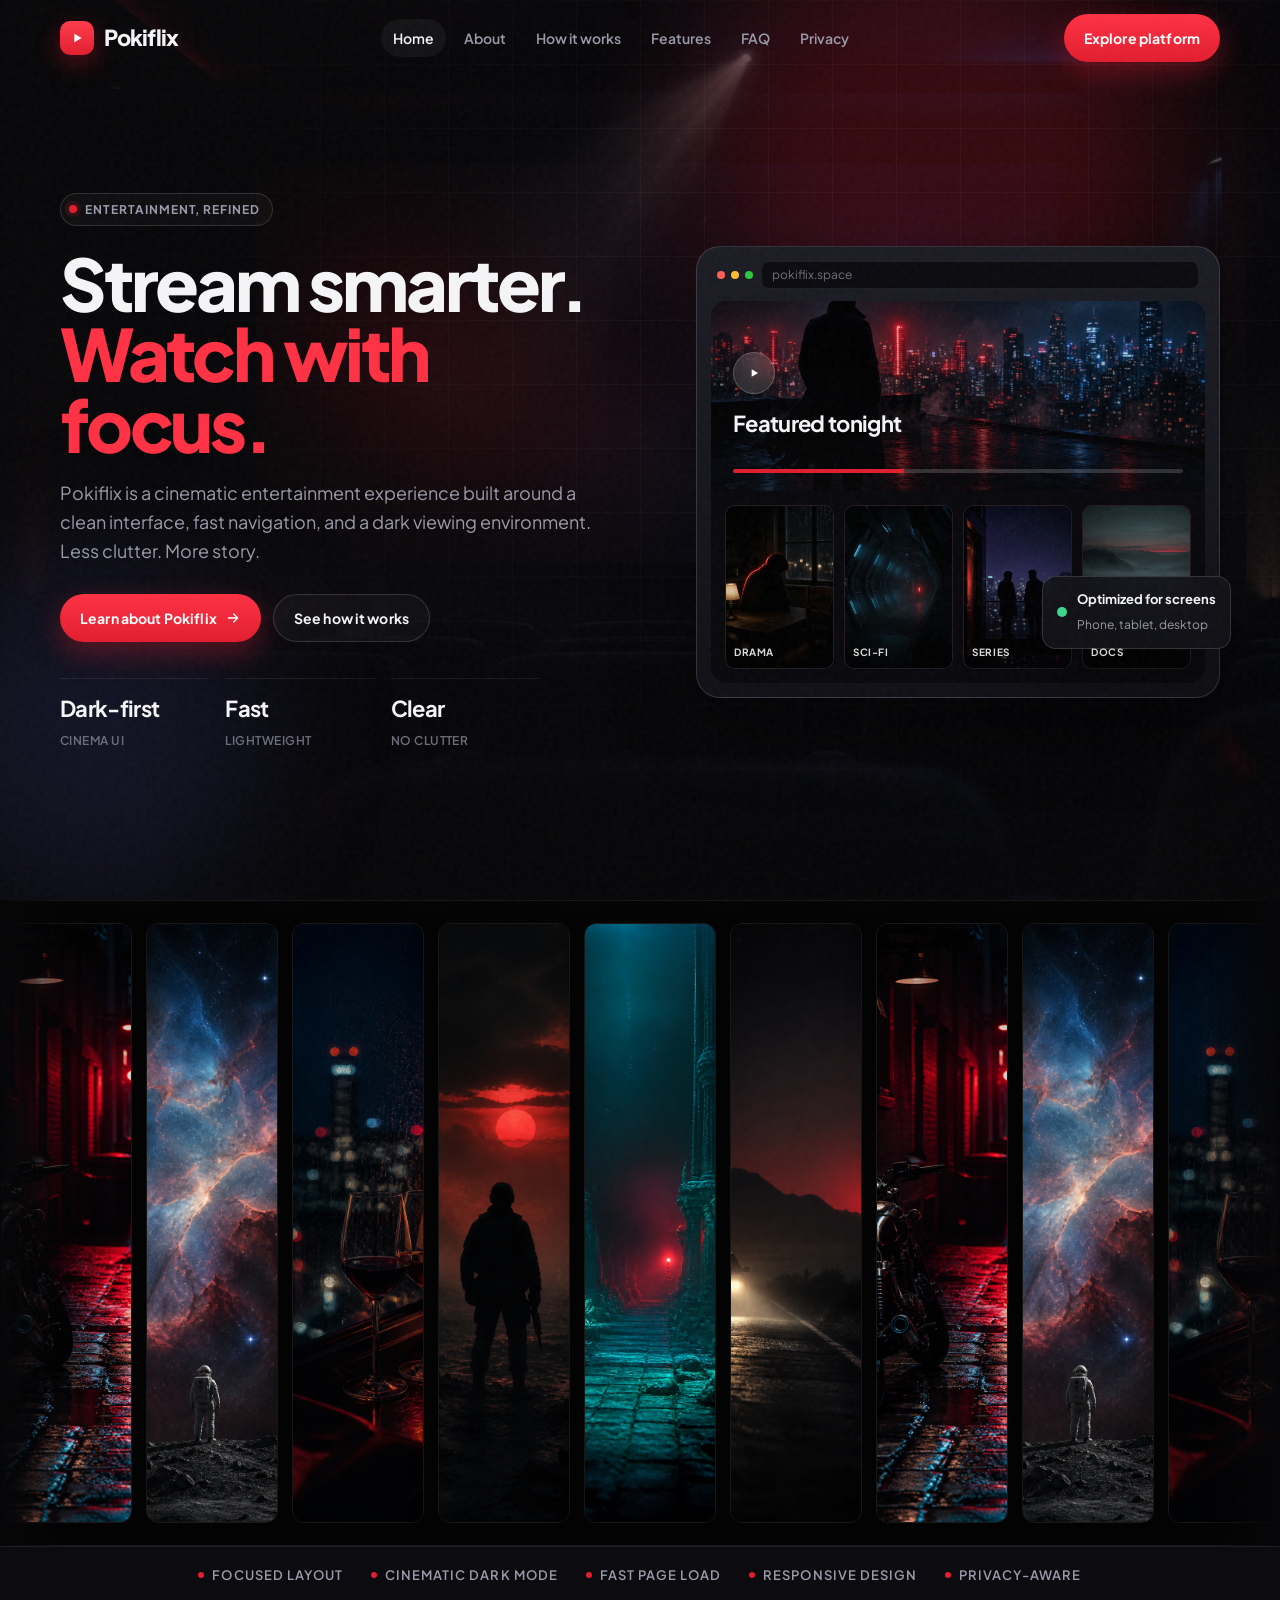
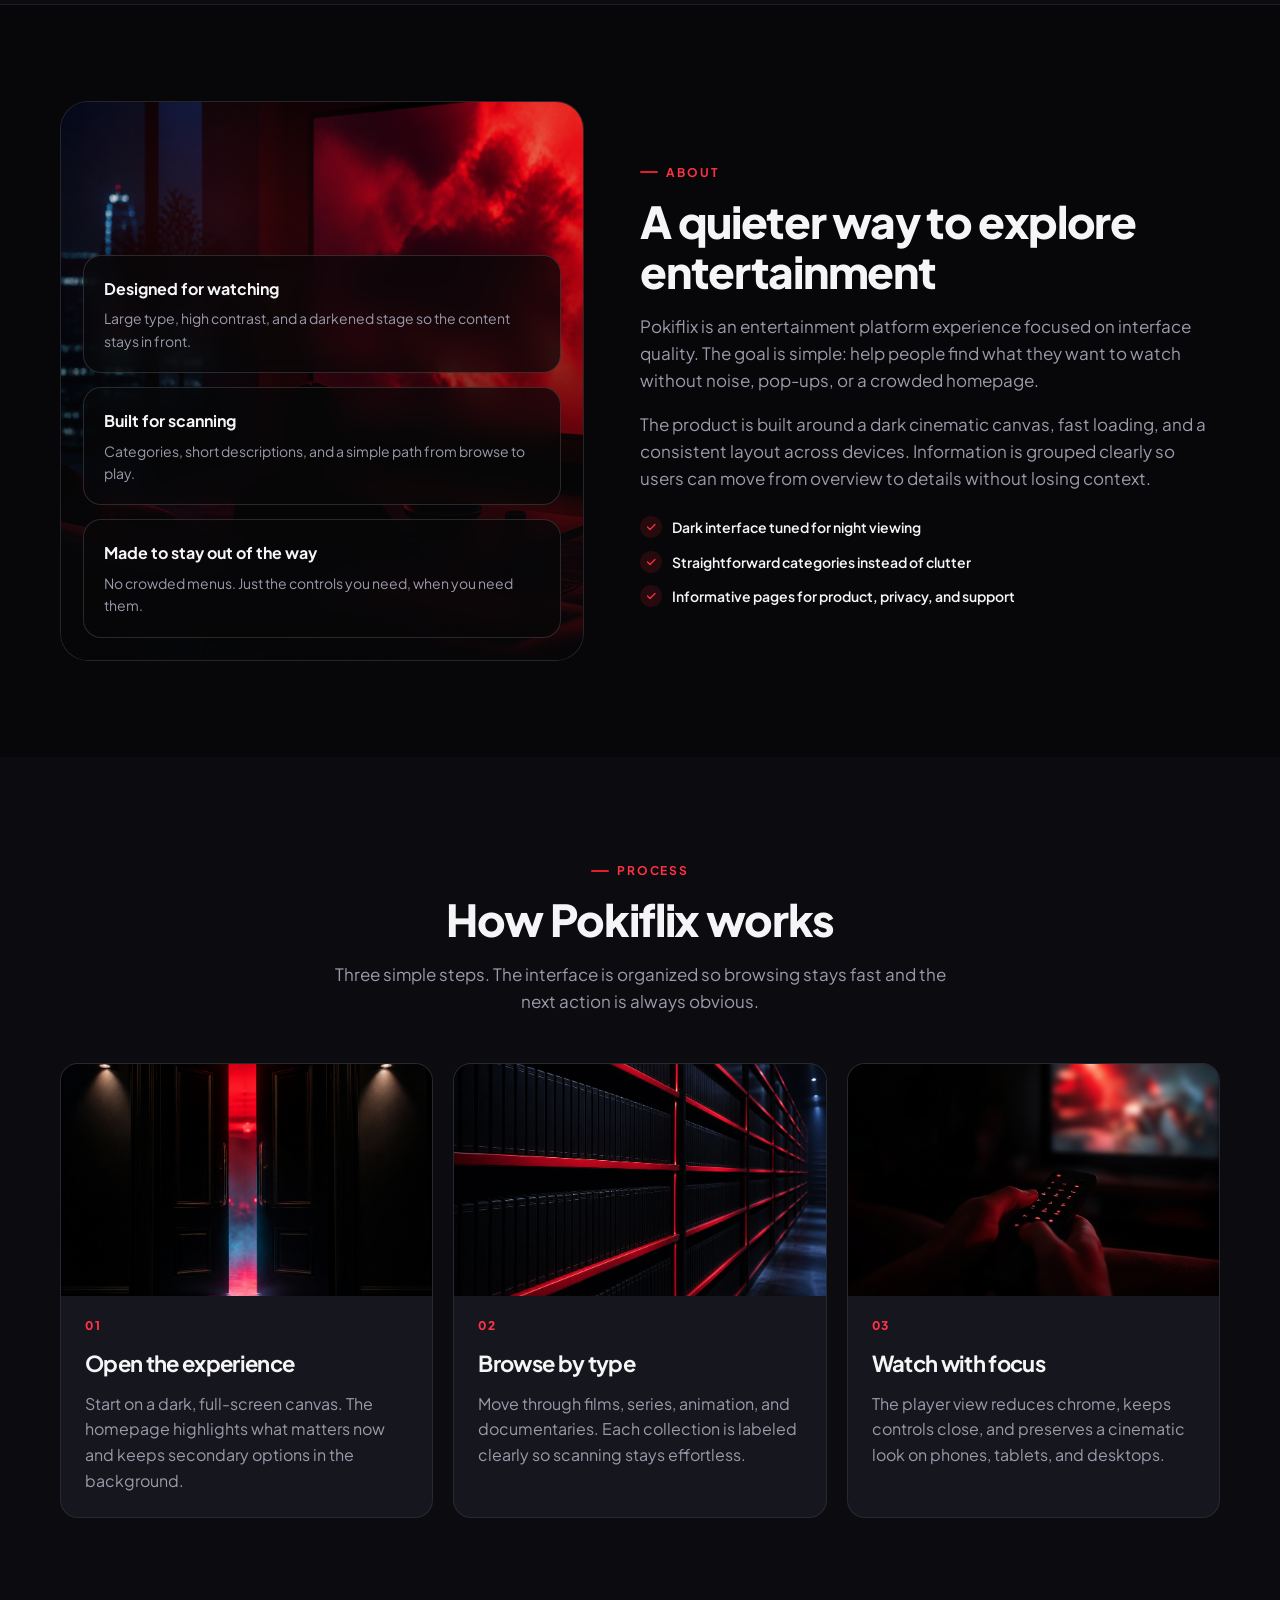
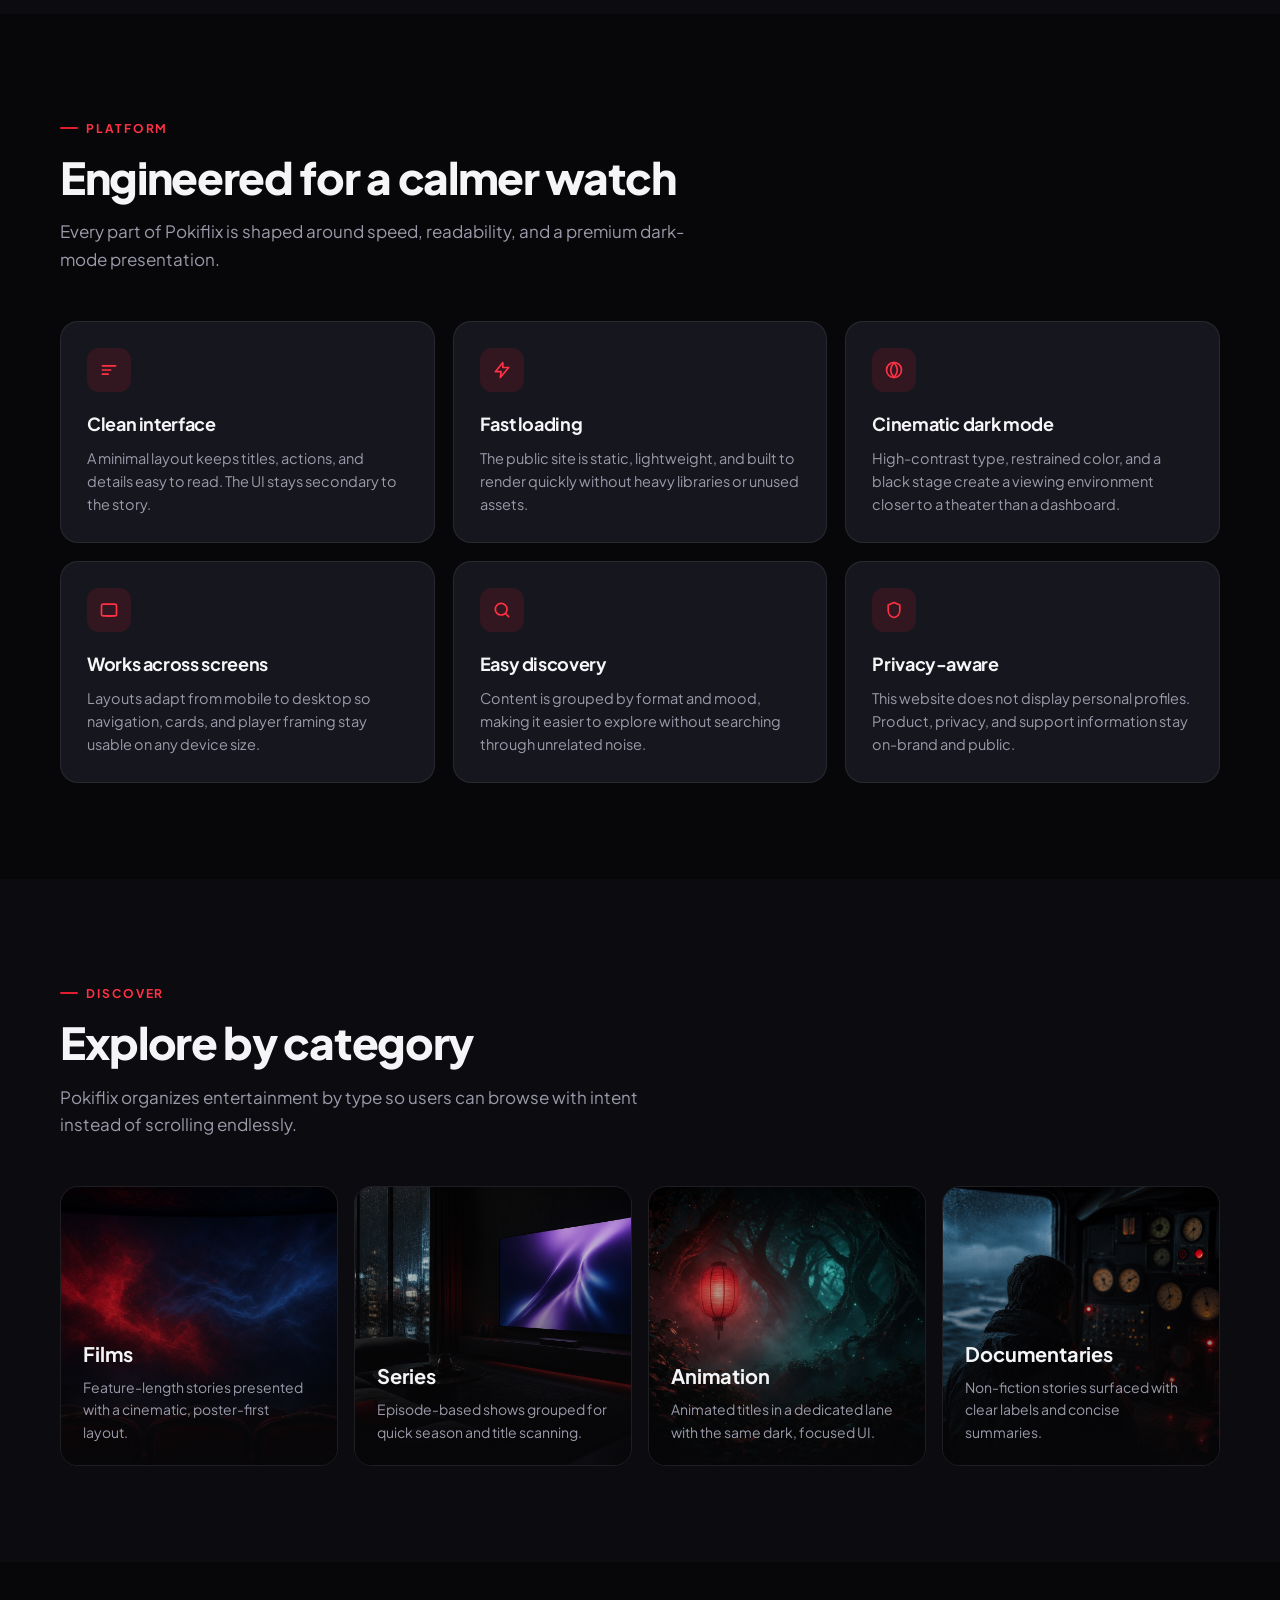
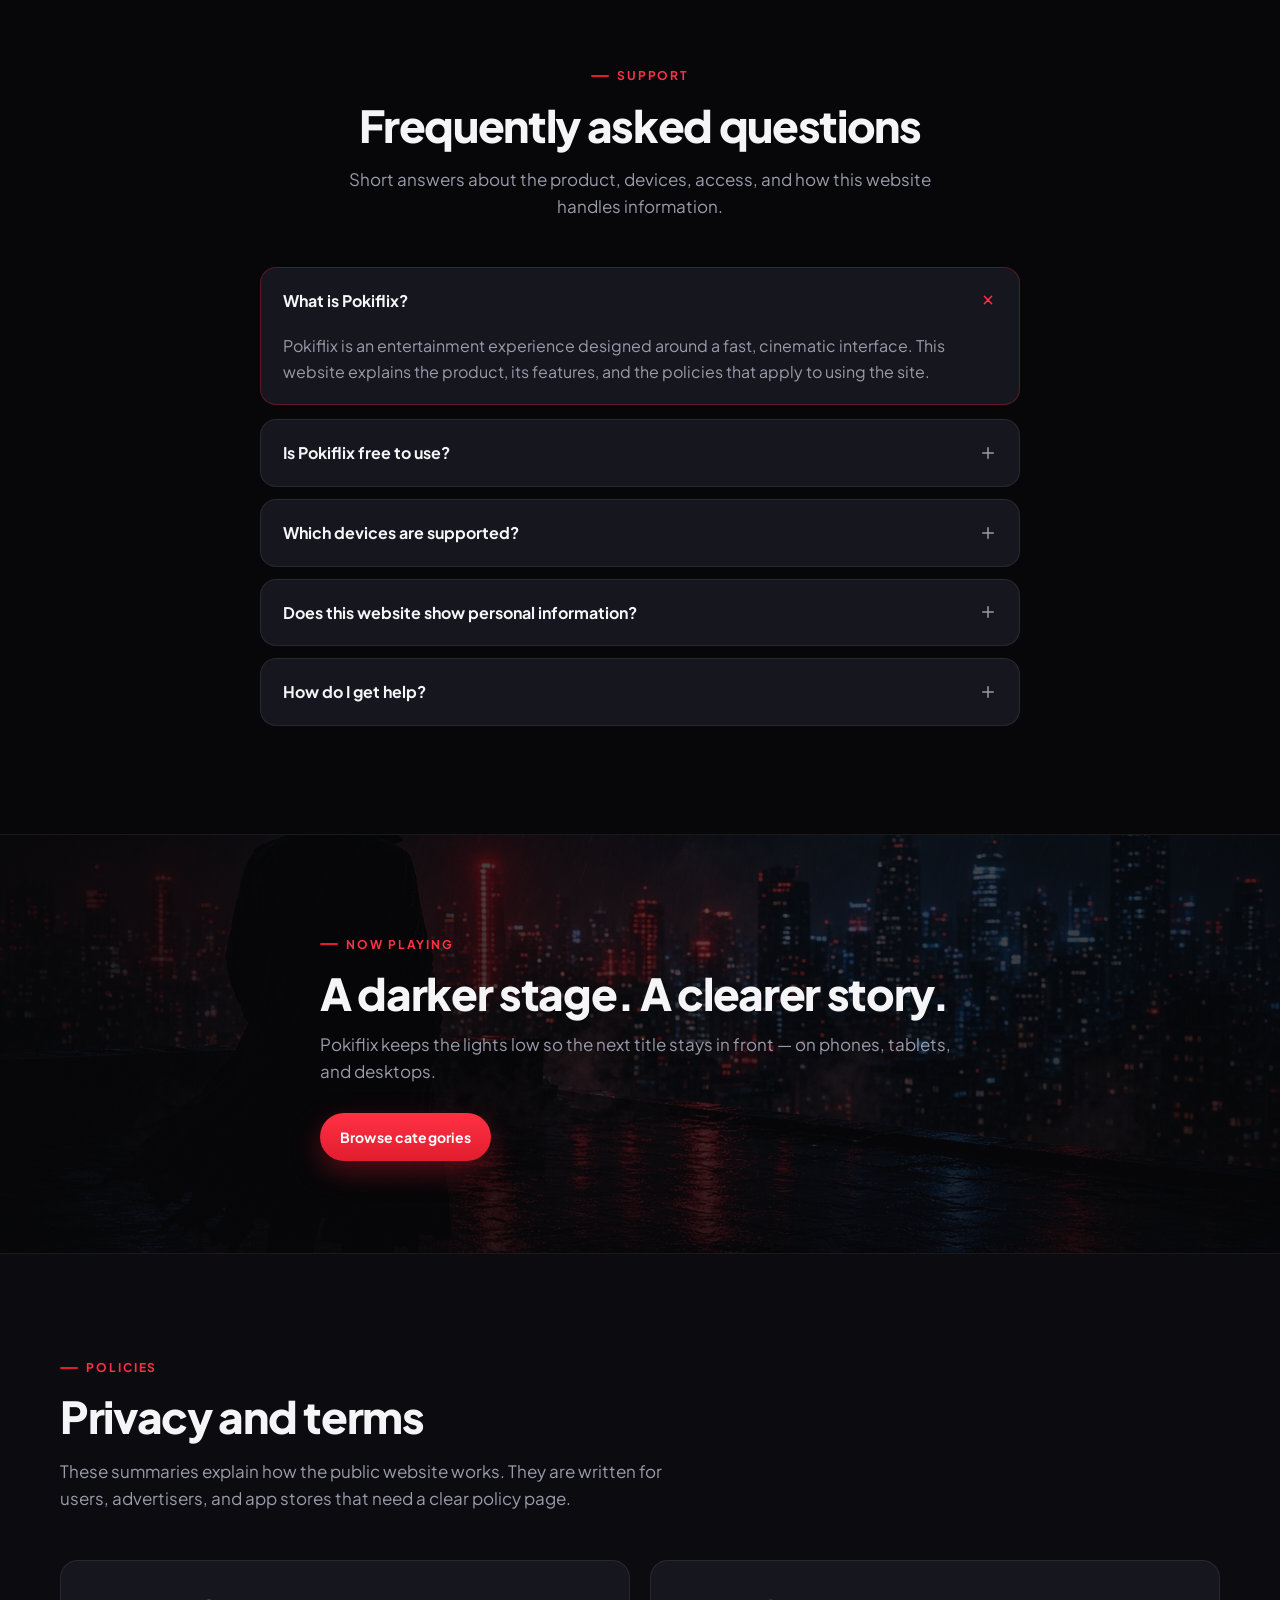
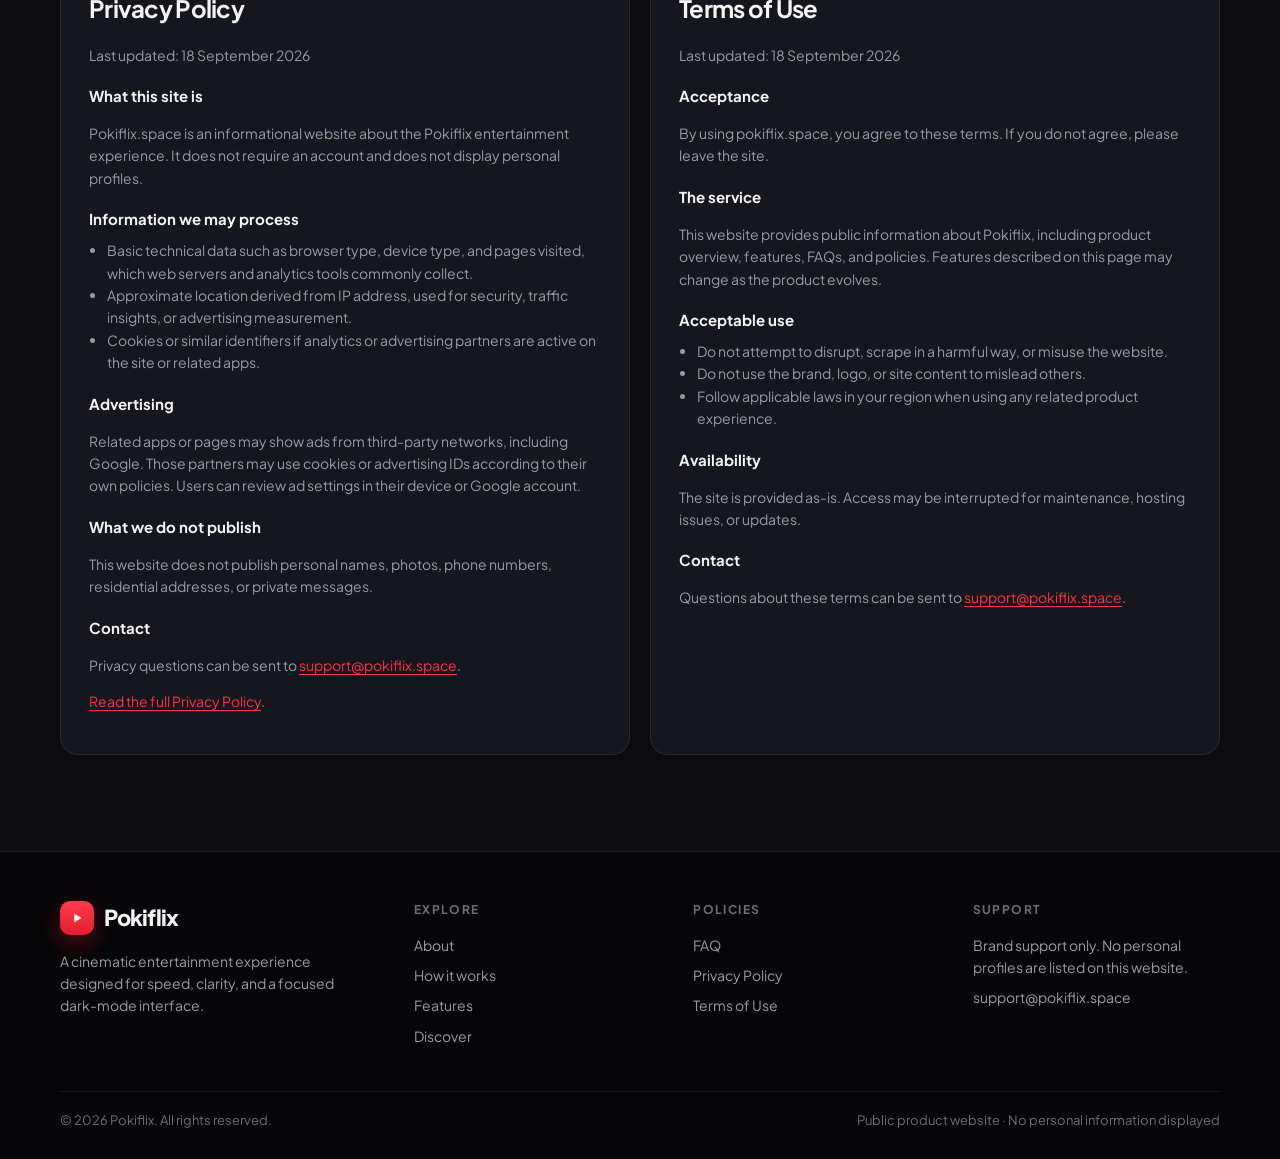
==== commit f635807b: "." ====
--- a/index.html
+++ b/index.html
@@ -9,15 +9,21 @@
   <meta name="robots" content="index,follow">
   <link rel="canonical" href="https://pokiflix.space/">
   <link rel="icon" href="assets/favicon.svg" type="image/svg+xml">
-  <link rel="apple-touch-icon" href="assets/favicon.svg">
+  <link rel="apple-touch-icon" href="assets/images/brand/app-icon.png">
   <meta property="og:type" content="website">
   <meta property="og:url" content="https://pokiflix.space/">
   <meta property="og:title" content="Pokiflix | Cinematic Entertainment Experience">
   <meta property="og:description" content="A streamlined entertainment interface built for speed, clarity, and a cinematic viewing environment.">
+  <meta property="og:image" content="https://pokiflix.space/assets/images/social/og-cover.jpg">
+  <meta property="og:image:width" content="1200">
+  <meta property="og:image:height" content="630">
   <meta property="og:site_name" content="Pokiflix">
-  <meta name="twitter:card" content="summary">
+  <meta name="twitter:card" content="summary_large_image">
   <meta name="twitter:title" content="Pokiflix | Cinematic Entertainment Experience">
   <meta name="twitter:description" content="A streamlined entertainment interface built for speed, clarity, and a cinematic viewing environment.">
+  <meta name="twitter:image" content="https://pokiflix.space/assets/images/social/og-cover.jpg">
+  <link rel="preload" as="image" href="assets/images/hero/hero-bg.jpg">
+  <link rel="preload" as="image" href="assets/images/hero/featured-tonight.jpg">
   <link rel="preconnect" href="https://fonts.googleapis.com">
   <link rel="preconnect" href="https://fonts.gstatic.com" crossorigin>
   <link href="https://fonts.googleapis.com/css2?family=Plus+Jakarta+Sans:wght@400;500;600;700;800&display=swap" rel="stylesheet">
@@ -53,7 +59,7 @@
         <a href="#how">How it works</a>
         <a href="#features">Features</a>
         <a href="#faq">FAQ</a>
-        <a href="#privacy">Privacy</a>
+        <a href="privacy-policy.html">Privacy</a>
       </nav>
 
       <div class="header-actions">
@@ -72,13 +78,15 @@
     <a href="#features">Features</a>
     <a href="#discover">Discover</a>
     <a href="#faq">FAQ</a>
-    <a href="#privacy">Privacy</a>
+    <a href="privacy-policy.html">Privacy</a>
     <a href="#terms">Terms</a>
   </nav>
 
   <main>
     <section class="hero" id="home">
       <div class="hero-bg" aria-hidden="true">
+        <img class="hero-photo" src="assets/images/hero/hero-bg.jpg" alt="" width="1920" height="1080">
+        <div class="hero-veil"></div>
         <div class="orb orb-a"></div>
         <div class="orb orb-b"></div>
         <div class="grid-fade"></div>
@@ -115,16 +123,29 @@
           </div>
           <div class="screen">
             <div class="screen-hero">
+              <img class="screen-hero-img" src="assets/images/hero/featured-tonight.jpg" alt="" width="1280" height="720">
               <div class="play-badge">
                 <svg width="14" height="14" viewBox="0 0 24 24" fill="#fff"><path d="M8 5.5v13l11-6.5z"/></svg>
               </div>
               <h3>Featured tonight</h3>
             </div>
             <div class="tiles">
-              <div class="tile"><span>Drama</span></div>
-              <div class="tile"><span>Sci-Fi</span></div>
-              <div class="tile"><span>Series</span></div>
-              <div class="tile"><span>Docs</span></div>
+              <div class="tile">
+                <img src="assets/images/tiles/tile-drama.jpg" alt="" width="768" height="1152">
+                <span>Drama</span>
+              </div>
+              <div class="tile">
+                <img src="assets/images/tiles/tile-scifi.jpg" alt="" width="768" height="1152">
+                <span>Sci-Fi</span>
+              </div>
+              <div class="tile">
+                <img src="assets/images/tiles/tile-series.jpg" alt="" width="768" height="1152">
+                <span>Series</span>
+              </div>
+              <div class="tile">
+                <img src="assets/images/tiles/tile-docs.jpg" alt="" width="768" height="1152">
+                <span>Docs</span>
+              </div>
             </div>
           </div>
           <div class="float-chip">
@@ -137,6 +158,23 @@
         </div>
       </div>
     </section>
+
+    <div class="poster-rail" aria-hidden="true">
+      <div class="poster-track">
+        <img class="poster-card" src="assets/images/posters/poster-01.jpg" alt="" width="400" height="600">
+        <img class="poster-card" src="assets/images/posters/poster-02.jpg" alt="" width="400" height="600">
+        <img class="poster-card" src="assets/images/posters/poster-03.jpg" alt="" width="400" height="600">
+        <img class="poster-card" src="assets/images/posters/poster-04.jpg" alt="" width="400" height="600">
+        <img class="poster-card" src="assets/images/posters/poster-05.jpg" alt="" width="400" height="600">
+        <img class="poster-card" src="assets/images/posters/poster-06.jpg" alt="" width="400" height="600">
+        <img class="poster-card" src="assets/images/posters/poster-01.jpg" alt="" width="400" height="600">
+        <img class="poster-card" src="assets/images/posters/poster-02.jpg" alt="" width="400" height="600">
+        <img class="poster-card" src="assets/images/posters/poster-03.jpg" alt="" width="400" height="600">
+        <img class="poster-card" src="assets/images/posters/poster-04.jpg" alt="" width="400" height="600">
+        <img class="poster-card" src="assets/images/posters/poster-05.jpg" alt="" width="400" height="600">
+        <img class="poster-card" src="assets/images/posters/poster-06.jpg" alt="" width="400" height="600">
+      </div>
+    </div>
 
     <div class="strip">
       <div class="container strip-row">
@@ -151,17 +189,20 @@
     <section class="section" id="about">
       <div class="container about-grid">
         <div class="about-panel reveal-on-scroll" aria-hidden="true">
-          <div class="about-card">
-            <h3>Designed for watching</h3>
-            <p>Large type, high contrast, and a darkened stage so the content stays in front.</p>
-          </div>
-          <div class="about-card">
-            <h3>Built for scanning</h3>
-            <p>Categories, short descriptions, and a simple path from browse to play.</p>
-          </div>
-          <div class="about-card">
-            <h3>Made to stay out of the way</h3>
-            <p>No crowded menus. Just the controls you need, when you need them.</p>
+          <img class="about-photo" src="assets/images/about/about-stage.jpg" alt="" width="1080" height="1350">
+          <div class="about-cards">
+            <div class="about-card">
+              <h3>Designed for watching</h3>
+              <p>Large type, high contrast, and a darkened stage so the content stays in front.</p>
+            </div>
+            <div class="about-card">
+              <h3>Built for scanning</h3>
+              <p>Categories, short descriptions, and a simple path from browse to play.</p>
+            </div>
+            <div class="about-card">
+              <h3>Made to stay out of the way</h3>
+              <p>No crowded menus. Just the controls you need, when you need them.</p>
+            </div>
           </div>
         </div>
         <div class="about-copy reveal-on-scroll">
@@ -204,16 +245,25 @@
         </div>
         <div class="steps">
           <article class="step reveal-on-scroll">
+            <div class="step-visual">
+              <img src="assets/images/how/step-01-open.jpg" alt="" width="1024" height="1024" loading="lazy">
+            </div>
             <div class="step-num">01</div>
             <h3>Open the experience</h3>
             <p>Start on a dark, full-screen canvas. The homepage highlights what matters now and keeps secondary options in the background.</p>
           </article>
           <article class="step reveal-on-scroll">
+            <div class="step-visual">
+              <img src="assets/images/how/step-02-browse.jpg" alt="" width="1024" height="1024" loading="lazy">
+            </div>
             <div class="step-num">02</div>
             <h3>Browse by type</h3>
             <p>Move through films, series, animation, and documentaries. Each collection is labeled clearly so scanning stays effortless.</p>
           </article>
           <article class="step reveal-on-scroll">
+            <div class="step-visual">
+              <img src="assets/images/how/step-03-watch.jpg" alt="" width="1024" height="1024" loading="lazy">
+            </div>
             <div class="step-num">03</div>
             <h3>Watch with focus</h3>
             <p>The player view reduces chrome, keeps controls close, and preserves a cinematic look on phones, tablets, and desktops.</p>
@@ -285,20 +335,32 @@
         </div>
         <div class="cat-grid">
           <article class="cat cat-1 reveal-on-scroll">
-            <h3>Films</h3>
-            <p>Feature-length stories presented with a cinematic, poster-first layout.</p>
+            <img class="cat-photo" src="assets/images/discover/cat-films.jpg" alt="" width="1200" height="800" loading="lazy">
+            <div class="cat-copy">
+              <h3>Films</h3>
+              <p>Feature-length stories presented with a cinematic, poster-first layout.</p>
+            </div>
           </article>
           <article class="cat cat-2 reveal-on-scroll">
-            <h3>Series</h3>
-            <p>Episode-based shows grouped for quick season and title scanning.</p>
+            <img class="cat-photo" src="assets/images/discover/cat-series.jpg" alt="" width="1200" height="800" loading="lazy">
+            <div class="cat-copy">
+              <h3>Series</h3>
+              <p>Episode-based shows grouped for quick season and title scanning.</p>
+            </div>
           </article>
           <article class="cat cat-3 reveal-on-scroll">
-            <h3>Animation</h3>
-            <p>Animated titles in a dedicated lane with the same dark, focused UI.</p>
+            <img class="cat-photo" src="assets/images/discover/cat-animation.jpg" alt="" width="1200" height="800" loading="lazy">
+            <div class="cat-copy">
+              <h3>Animation</h3>
+              <p>Animated titles in a dedicated lane with the same dark, focused UI.</p>
+            </div>
           </article>
           <article class="cat cat-4 reveal-on-scroll">
-            <h3>Documentaries</h3>
-            <p>Non-fiction stories surfaced with clear labels and concise summaries.</p>
+            <img class="cat-photo" src="assets/images/discover/cat-documentaries.jpg" alt="" width="1200" height="800" loading="lazy">
+            <div class="cat-copy">
+              <h3>Documentaries</h3>
+              <p>Non-fiction stories surfaced with clear labels and concise summaries.</p>
+            </div>
           </article>
         </div>
       </div>
@@ -358,6 +420,17 @@
             </div>
           </div>
         </div>
+      </div>
+    </section>
+
+    <section class="cinema-cta reveal-on-scroll" aria-labelledby="cta-title">
+      <img class="cinema-cta-photo" src="assets/images/hero/featured-tonight.jpg" alt="" width="1280" height="720" loading="lazy">
+      <div class="cinema-cta-veil"></div>
+      <div class="container cinema-cta-inner">
+        <div class="section-kicker">Now playing</div>
+        <h2 class="section-title" id="cta-title">A darker stage. A clearer story.</h2>
+        <p class="section-lead">Pokiflix keeps the lights low so the next title stays in front — on phones, tablets, and desktops.</p>
+        <a class="btn btn-primary" href="#discover">Browse categories</a>
       </div>
     </section>
 
@@ -386,6 +459,7 @@
             <p>This website does not publish personal names, photos, phone numbers, residential addresses, or private messages.</p>
             <h3>Contact</h3>
             <p>Privacy questions can be sent to <a href="mailto:support@pokiflix.space">support@pokiflix.space</a>.</p>
+            <p><a href="privacy-policy.html">Read the full Privacy Policy</a>.</p>
           </article>
 
           <article class="legal-card reveal-on-scroll" id="terms">
@@ -433,7 +507,7 @@
         <div class="footer-col">
           <h4>Policies</h4>
           <a href="#faq">FAQ</a>
-          <a href="#privacy">Privacy Policy</a>
+          <a href="privacy-policy.html">Privacy Policy</a>
           <a href="#terms">Terms of Use</a>
         </div>
         <div class="footer-col">
--- a/css/styles.css
+++ b/css/styles.css
@@ -274,17 +274,26 @@
 }
 
 .nav-mobile {
-  display: none;
+  display: block;
   position: fixed;
   inset: var(--header) 0 0;
-  background: #070709;
+  background: rgba(7, 7, 9, 0.96);
+  backdrop-filter: blur(18px);
   z-index: 49;
   padding: 12px 20px 40px;
   overflow: auto;
+  visibility: hidden;
+  opacity: 0;
+  pointer-events: none;
+  transform: translateY(-8px);
+  transition: opacity 0.28s var(--ease), transform 0.28s var(--ease), visibility 0.28s;
 }
 
 .nav-mobile.is-open {
-  display: block;
+  visibility: visible;
+  opacity: 1;
+  pointer-events: auto;
+  transform: none;
 }
 
 .nav-mobile a {
@@ -297,7 +306,8 @@
 }
 
 .nav-mobile a:hover,
-.nav-mobile a:focus-visible {
+.nav-mobile a:focus-visible,
+.nav-mobile a[aria-current="page"] {
   color: var(--brand-2);
 }
 
@@ -370,6 +380,25 @@
   position: absolute;
   inset: 0;
   pointer-events: none;
+  overflow: hidden;
+}
+
+.hero-photo {
+  position: absolute;
+  inset: -8%;
+  width: 116%;
+  height: 116%;
+  max-width: none;
+  object-fit: cover;
+  animation: kenburns 28s ease-in-out infinite alternate;
+}
+
+.hero-veil {
+  position: absolute;
+  inset: 0;
+  background:
+    linear-gradient(90deg, rgba(7, 7, 9, 0.94) 0%, rgba(7, 7, 9, 0.78) 38%, rgba(7, 7, 9, 0.42) 72%, rgba(7, 7, 9, 0.58) 100%),
+    linear-gradient(180deg, rgba(7, 7, 9, 0.28) 0%, rgba(7, 7, 9, 0.7) 100%);
 }
 
 .orb {
@@ -497,6 +526,8 @@
   border-radius: 24px;
   padding: 14px;
   box-shadow: var(--shadow);
+  animation: floaty 6.5s ease-in-out infinite;
+  will-change: transform;
 }
 
 .device-bar {
@@ -545,15 +576,31 @@
 
 .screen-hero {
   height: 190px;
-  background:
-    radial-gradient(circle at 20% 20%, rgba(255, 80, 90, 0.45), transparent 32%),
-    radial-gradient(circle at 80% 10%, rgba(90, 110, 255, 0.28), transparent 34%),
-    linear-gradient(135deg, #1a1014, #0d111c 55%, #140c10);
+  background: #0d0d12;
   position: relative;
   padding: 22px;
   display: flex;
   flex-direction: column;
   justify-content: flex-end;
+  overflow: hidden;
+}
+
+.screen-hero-img {
+  position: absolute;
+  inset: 0;
+  width: 100%;
+  height: 100%;
+  max-width: none;
+  object-fit: cover;
+  animation: kenburns 18s ease-in-out infinite alternate;
+}
+
+.screen-hero::before {
+  content: "";
+  position: absolute;
+  inset: 0;
+  z-index: 1;
+  background: linear-gradient(180deg, rgba(7, 7, 9, 0.12) 20%, rgba(7, 7, 9, 0.78) 100%);
 }
 
 .screen-hero::after {
@@ -562,6 +609,7 @@
   inset: auto 22px 18px;
   height: 4px;
   border-radius: 99px;
+  z-index: 2;
   background: linear-gradient(90deg, var(--brand) 38%, rgba(255, 255, 255, 0.16) 38%);
 }
 
@@ -575,12 +623,17 @@
   place-items: center;
   margin-bottom: 12px;
   backdrop-filter: blur(8px);
+  position: relative;
+  z-index: 2;
+  animation: playpulse 2.8s ease-in-out infinite;
 }
 
 .screen-hero h3 {
   margin: 0 0 28px;
   font-size: 22px;
   letter-spacing: -0.03em;
+  position: relative;
+  z-index: 2;
 }
 
 .tiles {
@@ -593,27 +646,41 @@
 .tile {
   aspect-ratio: 2 / 3;
   border-radius: 10px;
-  background: linear-gradient(180deg, rgba(255, 255, 255, 0.08), rgba(255, 255, 255, 0.02));
+  background: #12080d;
   border: 1px solid var(--line);
   position: relative;
   overflow: hidden;
 }
 
-.tile:nth-child(1) { background: linear-gradient(180deg, #3a1020, #12080d); }
-.tile:nth-child(2) { background: linear-gradient(180deg, #10203a, #080b12); }
-.tile:nth-child(3) { background: linear-gradient(180deg, #1d1436, #0c0914); }
-.tile:nth-child(4) { background: linear-gradient(180deg, #14261c, #080f0c); }
+.tile img {
+  width: 100%;
+  height: 100%;
+  object-fit: cover;
+  transition: transform 0.7s var(--ease);
+}
+
+.tile::after {
+  content: "";
+  position: absolute;
+  inset: 0;
+  background: linear-gradient(180deg, transparent 42%, rgba(0, 0, 0, 0.82));
+}
 
 .tile span {
   position: absolute;
   left: 8px;
   right: 8px;
   bottom: 8px;
+  z-index: 1;
   font-size: 10px;
   font-weight: 700;
   letter-spacing: 0.06em;
   text-transform: uppercase;
-  color: rgba(255, 255, 255, 0.72);
+  color: rgba(255, 255, 255, 0.86);
+}
+
+.device:hover .tile img {
+  transform: scale(1.08);
 }
 
 .float-chip {
@@ -700,27 +767,54 @@
   background: var(--surface);
   border: 1px solid var(--line);
   border-radius: 28px;
-  padding: 28px;
+  padding: 22px;
   position: relative;
   overflow: hidden;
+  min-height: 560px;
+  display: flex;
+  flex-direction: column;
+  justify-content: flex-end;
+}
+
+.about-photo {
+  position: absolute;
+  inset: 0;
+  width: 100%;
+  height: 100%;
+  max-width: none;
+  object-fit: cover;
+  animation: kenburns 32s ease-in-out infinite alternate;
 }
 
 .about-panel::before {
   content: "";
   position: absolute;
   inset: 0;
+  z-index: 1;
   background:
-    radial-gradient(circle at 30% 20%, rgba(225, 29, 46, 0.22), transparent 36%),
-    radial-gradient(circle at 80% 80%, rgba(90, 110, 255, 0.16), transparent 40%);
+    linear-gradient(180deg, rgba(7, 7, 9, 0.08) 18%, rgba(7, 7, 9, 0.82) 78%),
+    radial-gradient(circle at 30% 20%, rgba(225, 29, 46, 0.18), transparent 36%);
+}
+
+.about-cards {
+  position: relative;
+  z-index: 2;
 }
 
 .about-card {
   position: relative;
-  background: rgba(7, 7, 9, 0.7);
+  background: rgba(7, 7, 9, 0.72);
   border: 1px solid var(--line-strong);
   border-radius: 18px;
   padding: 20px;
-  backdrop-filter: blur(10px);
+  backdrop-filter: blur(12px);
+  transform: translateY(0);
+  transition: transform 0.3s var(--ease), border-color 0.3s;
+}
+
+.about-card:hover {
+  transform: translateY(-3px);
+  border-color: rgba(225, 29, 46, 0.4);
 }
 
 .about-card + .about-card {
@@ -787,7 +881,32 @@
   background: var(--card);
   border: 1px solid var(--line);
   border-radius: var(--radius);
-  padding: 28px 24px;
+  padding: 0 0 24px;
+  overflow: hidden;
+  transition: transform 0.3s var(--ease), border-color 0.3s, box-shadow 0.3s;
+}
+
+.step:hover {
+  transform: translateY(-6px);
+  border-color: rgba(225, 29, 46, 0.38);
+  box-shadow: 0 18px 40px rgba(0, 0, 0, 0.35);
+}
+
+.step-visual {
+  aspect-ratio: 16 / 10;
+  overflow: hidden;
+  background: #0a0a0e;
+}
+
+.step-visual img {
+  width: 100%;
+  height: 100%;
+  object-fit: cover;
+  transition: transform 0.8s var(--ease);
+}
+
+.step:hover .step-visual img {
+  transform: scale(1.08);
 }
 
 .step-num {
@@ -795,17 +914,17 @@
   font-weight: 800;
   letter-spacing: 0.14em;
   color: var(--brand-2);
-  margin-bottom: 28px;
+  margin: 20px 24px 10px;
 }
 
 .step h3 {
-  margin: 0 0 10px;
+  margin: 0 24px 10px;
   font-size: 22px;
   letter-spacing: -0.03em;
 }
 
 .step p {
-  margin: 0;
+  margin: 0 24px;
   color: var(--muted);
 }
 
@@ -867,7 +986,7 @@
 
 .cat {
   border-radius: var(--radius);
-  min-height: 220px;
+  min-height: 280px;
   padding: 22px;
   display: flex;
   flex-direction: column;
@@ -875,6 +994,13 @@
   border: 1px solid var(--line);
   position: relative;
   overflow: hidden;
+  transition: transform 0.35s var(--ease), border-color 0.35s, box-shadow 0.35s;
+}
+
+.cat:hover {
+  transform: translateY(-8px);
+  border-color: rgba(225, 29, 46, 0.45);
+  box-shadow: 0 22px 50px rgba(0, 0, 0, 0.4);
 }
 
 .cat::before {
@@ -882,16 +1008,37 @@
   position: absolute;
   inset: 0;
   opacity: 0.9;
-}
-
-.cat-1::before { background: linear-gradient(180deg, rgba(225, 29, 46, 0.18), #0d0d12 70%), linear-gradient(135deg, #2a1016, #0b0b10); }
-.cat-2::before { background: linear-gradient(180deg, rgba(70, 100, 220, 0.2), #0d0d12 70%), linear-gradient(135deg, #10182d, #0b0b10); }
-.cat-3::before { background: linear-gradient(180deg, rgba(180, 80, 220, 0.18), #0d0d12 70%), linear-gradient(135deg, #1a1030, #0b0b10); }
-.cat-4::before { background: linear-gradient(180deg, rgba(40, 160, 120, 0.18), #0d0d12 70%), linear-gradient(135deg, #0f221c, #0b0b10); }
-
+  z-index: 0;
+}
+
+.cat-photo {
+  position: absolute;
+  inset: 0;
+  width: 100%;
+  height: 100%;
+  max-width: none;
+  object-fit: cover;
+  z-index: 1;
+  transition: transform 0.8s var(--ease);
+}
+
+.cat:hover .cat-photo {
+  transform: scale(1.1);
+}
+
+.cat::after {
+  content: "";
+  position: absolute;
+  inset: 0;
+  z-index: 2;
+  background: linear-gradient(180deg, rgba(7, 7, 9, 0.08) 15%, rgba(7, 7, 9, 0.88) 100%);
+}
+
+.cat-copy,
 .cat h3,
 .cat p {
   position: relative;
+  z-index: 3;
 }
 
 .cat h3 {
@@ -998,6 +1145,101 @@
 .legal-card ul {
   margin: 0;
   padding-left: 18px;
+}
+
+/* Inner policy page */
+.page-hero {
+  position: relative;
+  padding: calc(var(--header) + 48px) 0 48px;
+  overflow: hidden;
+  min-height: 280px;
+}
+
+.page-hero .container {
+  position: relative;
+  z-index: 1;
+}
+
+.page-hero .hero-bg {
+  opacity: 1;
+}
+
+.page-hero-veil {
+  background:
+    linear-gradient(180deg, rgba(7, 7, 9, 0.55) 0%, rgba(7, 7, 9, 0.92) 100%),
+    linear-gradient(90deg, rgba(7, 7, 9, 0.5), transparent 60%);
+}
+
+.breadcrumb {
+  display: flex;
+  flex-wrap: wrap;
+  align-items: center;
+  gap: 8px;
+  margin-bottom: 18px;
+  color: var(--faint);
+  font-size: 13px;
+  font-weight: 600;
+}
+
+.breadcrumb a {
+  color: var(--muted);
+}
+
+.breadcrumb a:hover {
+  color: var(--text);
+}
+
+.breadcrumb span[aria-hidden="true"] {
+  color: var(--faint);
+}
+
+.policy-section {
+  padding-top: 8px;
+  padding-bottom: 96px;
+}
+
+.policy-doc {
+  max-width: 820px;
+  margin: 0 auto;
+  background: var(--card);
+  border: 1px solid var(--line);
+  border-radius: 24px;
+  padding: 40px 44px 48px;
+  box-shadow: var(--shadow);
+}
+
+.policy-doc h1 {
+  margin: 0 0 20px;
+  font-size: clamp(32px, 4vw, 44px);
+  line-height: 1.12;
+  letter-spacing: -0.04em;
+  font-weight: 800;
+}
+
+.policy-doc h2 {
+  margin: 36px 0 12px;
+  font-size: clamp(22px, 3vw, 28px);
+  line-height: 1.2;
+  letter-spacing: -0.03em;
+  font-weight: 800;
+}
+
+.policy-doc h3 {
+  margin: 28px 0 10px;
+  font-size: 17px;
+  line-height: 1.35;
+  letter-spacing: -0.02em;
+  font-weight: 700;
+}
+
+.policy-doc p {
+  margin: 0 0 14px;
+  color: var(--muted);
+  font-size: 16px;
+}
+
+.policy-doc p:last-child {
+  margin-bottom: 0;
 }
 
 /* Footer */
@@ -1093,7 +1335,16 @@
   .reveal-on-scroll,
   .pulse,
   .feature,
-  .btn {
+  .btn,
+  .hero-photo,
+  .screen-hero-img,
+  .about-photo,
+  .cinema-cta-photo,
+  .device,
+  .play-badge,
+  .poster-track,
+  .float-chip,
+  .logo-mark {
     animation: none !important;
     transition: none !important;
     opacity: 1 !important;
@@ -1133,8 +1384,21 @@
     min-height: auto;
   }
 
+  .hero-veil {
+    background:
+      linear-gradient(180deg, rgba(7, 7, 9, 0.72) 0%, rgba(7, 7, 9, 0.88) 100%);
+  }
+
   .float-chip {
     display: none;
+  }
+
+  .device {
+    animation: none;
+  }
+
+  .about-panel {
+    min-height: 480px;
   }
 }
 
@@ -1173,4 +1437,199 @@
   .footer-bottom {
     flex-direction: column;
   }
-}
+
+  .policy-doc {
+    padding: 28px 22px 36px;
+    border-radius: 18px;
+  }
+
+  .cinema-cta .btn {
+    width: auto;
+  }
+
+  .poster-card {
+    width: 110px;
+  }
+}
+
+/* Poster marquee */
+.poster-rail {
+  overflow: hidden;
+  padding: 22px 0;
+  background: #050506;
+  border-block: 1px solid var(--line);
+  mask-image: linear-gradient(90deg, transparent, #000 6%, #000 94%, transparent);
+}
+
+.poster-track {
+  display: flex;
+  gap: 14px;
+  width: max-content;
+  animation: marquee 42s linear infinite;
+}
+
+.poster-rail:hover .poster-track {
+  animation-play-state: paused;
+}
+
+.poster-card {
+  width: 132px;
+  aspect-ratio: 2 / 3;
+  object-fit: cover;
+  border-radius: 12px;
+  border: 1px solid var(--line);
+  box-shadow: 0 12px 28px rgba(0, 0, 0, 0.4);
+  flex: none;
+}
+
+.cat-1::before { background: linear-gradient(180deg, rgba(225, 29, 46, 0.18), #0d0d12 70%), linear-gradient(135deg, #2a1016, #0b0b10); }
+.cat-2::before { background: linear-gradient(180deg, rgba(70, 100, 220, 0.2), #0d0d12 70%), linear-gradient(135deg, #10182d, #0b0b10); }
+.cat-3::before { background: linear-gradient(180deg, rgba(180, 80, 220, 0.18), #0d0d12 70%), linear-gradient(135deg, #1a1030, #0b0b10); }
+.cat-4::before { background: linear-gradient(180deg, rgba(40, 160, 120, 0.18), #0d0d12 70%), linear-gradient(135deg, #0f221c, #0b0b10); }
+
+/* Cinema CTA */
+.cinema-cta {
+  position: relative;
+  min-height: 420px;
+  display: flex;
+  align-items: center;
+  overflow: hidden;
+  border-block: 1px solid var(--line);
+}
+
+.cinema-cta-photo {
+  position: absolute;
+  inset: 0;
+  width: 100%;
+  height: 100%;
+  max-width: none;
+  object-fit: cover;
+  animation: kenburns 24s ease-in-out infinite alternate;
+}
+
+.cinema-cta-veil {
+  position: absolute;
+  inset: 0;
+  background:
+    linear-gradient(90deg, rgba(7, 7, 9, 0.88) 0%, rgba(7, 7, 9, 0.55) 55%, rgba(7, 7, 9, 0.72) 100%),
+    linear-gradient(180deg, rgba(7, 7, 9, 0.2), rgba(7, 7, 9, 0.65));
+}
+
+.cinema-cta-inner {
+  position: relative;
+  z-index: 1;
+  padding: 88px 0;
+  max-width: 640px;
+}
+
+.cinema-cta .section-title {
+  margin-bottom: 12px;
+}
+
+.cinema-cta .section-lead {
+  margin-bottom: 28px;
+}
+
+.legal-card {
+  transition: transform 0.3s var(--ease), border-color 0.3s;
+}
+
+.legal-card:hover {
+  transform: translateY(-4px);
+  border-color: rgba(225, 29, 46, 0.32);
+}
+
+.faq-item {
+  transition: border-color 0.25s, transform 0.25s var(--ease);
+}
+
+.faq-item.is-open {
+  transform: translateY(-2px);
+}
+
+.logo-mark {
+  animation: logoglow 4s ease-in-out infinite;
+}
+
+/* 404 */
+.error-page {
+  min-height: 100vh;
+  position: relative;
+}
+
+.error-bg {
+  position: fixed;
+  inset: 0;
+  overflow: hidden;
+  z-index: 0;
+}
+
+.error-veil {
+  background:
+    linear-gradient(180deg, rgba(7, 7, 9, 0.55) 0%, rgba(7, 7, 9, 0.86) 100%);
+}
+
+.error-main {
+  position: relative;
+  z-index: 1;
+  min-height: 100vh;
+  display: grid;
+  place-items: center;
+  padding: 40px 0;
+}
+
+.error-card {
+  text-align: center;
+  max-width: 640px;
+  background: rgba(12, 12, 16, 0.72);
+  border: 1px solid var(--line-strong);
+  border-radius: 28px;
+  padding: 40px 32px;
+  backdrop-filter: blur(16px);
+  box-shadow: var(--shadow);
+}
+
+.error-code {
+  margin: 0 0 8px;
+  font-size: 72px;
+  line-height: 0.9;
+  font-weight: 800;
+  letter-spacing: -0.06em;
+  color: var(--brand-2);
+}
+
+.error-card h1 {
+  margin: 0 0 14px;
+  font-size: clamp(28px, 4vw, 40px);
+  letter-spacing: -0.04em;
+}
+
+.error-card .btn {
+  width: auto;
+  margin-inline: auto;
+}
+
+@keyframes kenburns {
+  from { transform: scale(1) translate3d(0, 0, 0); }
+  to { transform: scale(1.08) translate3d(-2%, -1.2%, 0); }
+}
+
+@keyframes floaty {
+  0%, 100% { transform: translateY(0); }
+  50% { transform: translateY(-12px); }
+}
+
+@keyframes playpulse {
+  0%, 100% { box-shadow: 0 0 0 0 rgba(255, 255, 255, 0.18); }
+  50% { box-shadow: 0 0 0 10px rgba(255, 255, 255, 0); }
+}
+
+@keyframes marquee {
+  from { transform: translateX(0); }
+  to { transform: translateX(-50%); }
+}
+
+@keyframes logoglow {
+  0%, 100% { box-shadow: 0 8px 24px var(--glow); }
+  50% { box-shadow: 0 8px 32px rgba(255, 49, 68, 0.55); }
+}
